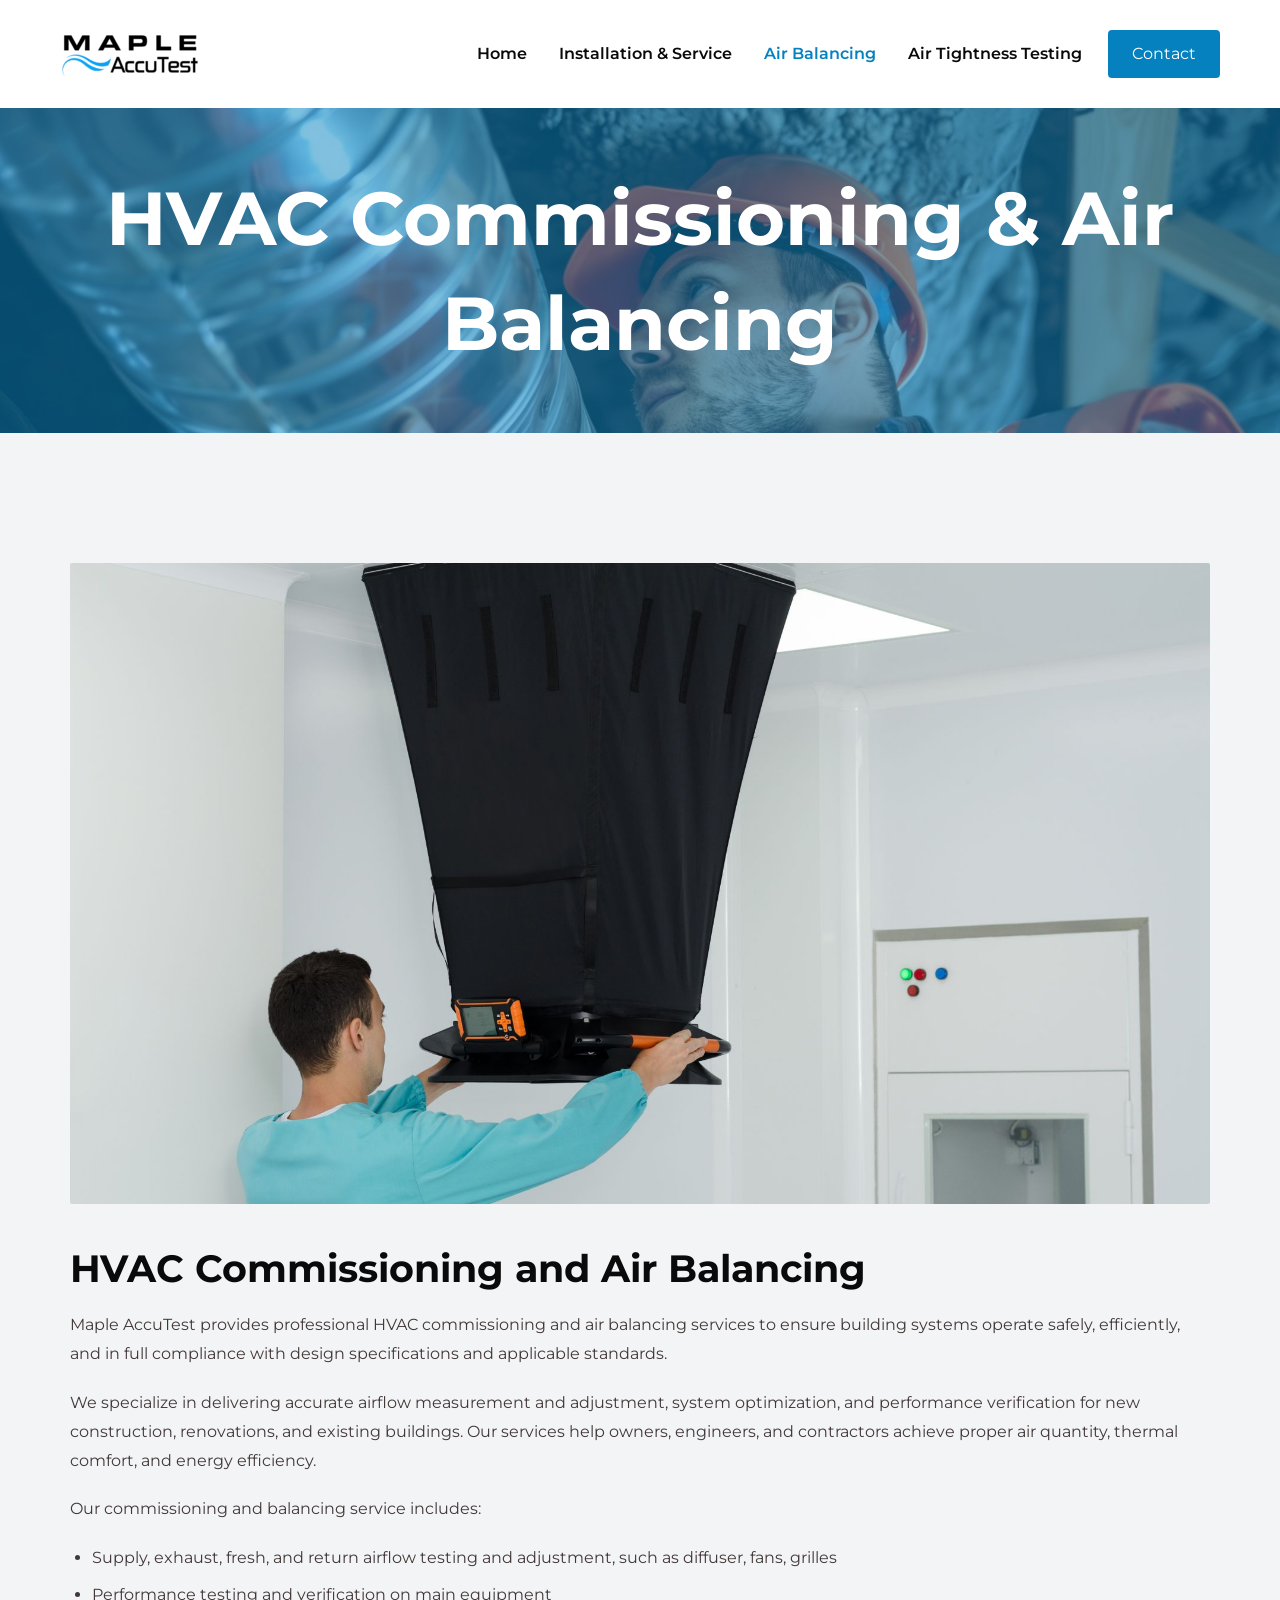
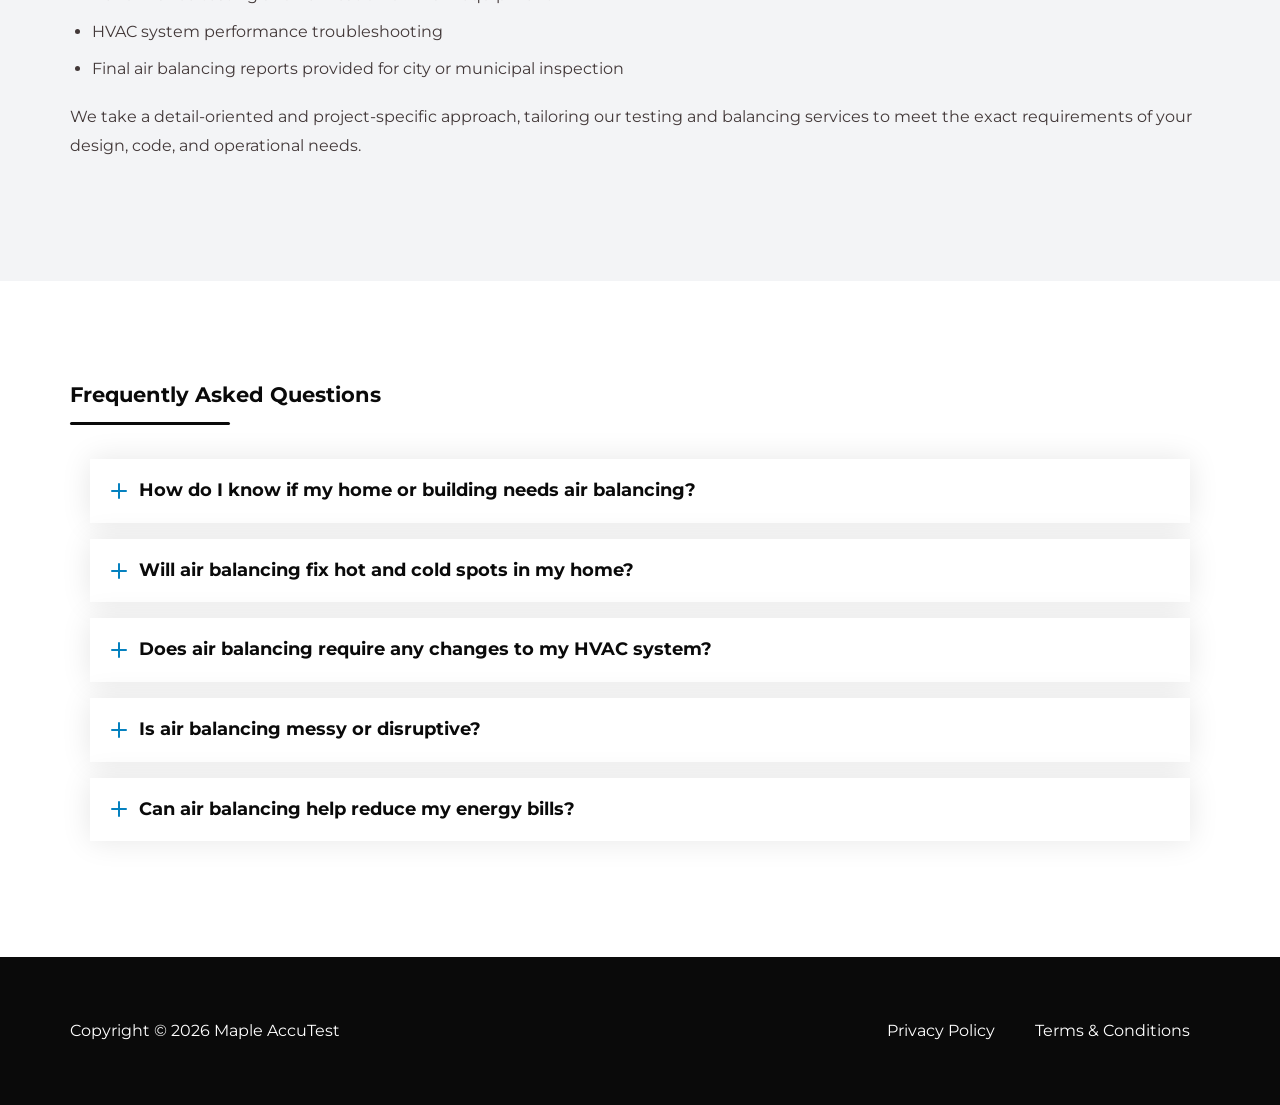
==== air-balancing.html @ 2e1c463e "mapleaccutest init" ====
<!DOCTYPE html>
<html lang="en">
<head>
<meta charset="utf-8">
<meta name="viewport" content="width=device-width, initial-scale=1">
<title>Air Balancing – Maple AccuTest</title>
<meta name="description" content="Professional HVAC air balancing services: airflow measurement and adjustment, system optimization and performance verification for new and existing buildings.">
<link rel="icon" type="image/png" sizes="32x32" href="images/favicon-32.png">
<link rel="icon" type="image/png" sizes="192x192" href="images/favicon-192.png">
<link rel="apple-touch-icon" href="images/apple-touch-icon.png">
<link rel="stylesheet" href="css/style.css">
</head>
<body>
<a class="skip-link" href="#content">Skip to content</a>

<header class="site-header">
  <div class="container site-header__inner">
    <a class="brand" href="index.html"><img src="images/logo.png" alt="Maple AccuTest"></a>
    <button class="nav-toggle" type="button" aria-label="Open menu" aria-expanded="false">
      <span></span><span></span><span></span>
    </button>
    <nav class="main-nav" aria-label="Main navigation">
      <a href="index.html">Home</a>
      <a href="installation-service.html">Installation & Service</a>
      <a href="air-balancing.html" class="is-active">Air Balancing</a>
      <a href="air-tightness-testing.html">Air Tightness Testing</a>
      <a class="nav-contact" href="contact-us.html">Contact</a>
    </nav>
  </div>
</header>

<main id="content">

  <section class="page-banner">
    <div class="container page-banner__inner">
      <h1>HVAC Commissioning & Air Balancing</h1>
    </div>
  </section>

  <section class="section">
    <div class="container">
      <div class="prose">
        <figure class="figure">
          <img src="images/air-balancing.jpg" alt="Technician performing HVAC air balancing measurements">
        </figure>

        <h2>HVAC Commissioning and Air Balancing</h2>
        <p>Maple AccuTest provides professional HVAC commissioning and air balancing services to ensure building systems operate safely, efficiently, and in full compliance with design specifications and applicable standards.</p>
        <p>We specialize in delivering accurate airflow measurement and adjustment, system optimization, and performance verification for new construction, renovations, and existing buildings. Our services help owners, engineers, and contractors achieve proper air quantity, thermal comfort, and energy efficiency.</p>
        <p>Our commissioning and balancing service includes:</p>
        <ul>
          <li>Supply, exhaust, fresh, and return airflow testing and adjustment, such as diffuser, fans, grilles</li>
          <li>Performance testing and verification on main equipment</li>
          <li>HVAC system performance troubleshooting</li>
          <li>Final air balancing reports provided for city or municipal inspection</li>
        </ul>
        <p>We take a detail-oriented and project-specific approach, tailoring our testing and balancing services to meet the exact requirements of your design, code, and operational needs.</p>
      </div>
    </div>
  </section>

  <section class="section section--light">
    <div class="container">
      <div class="section-head faq-head">
        <h2>Frequently Asked Questions</h2>
        <hr class="rule">
      </div>

      <div class="faq">
        <div class="faq-item">
          <button class="faq-item__q" type="button" aria-expanded="false">
            <span class="faq-item__icon" aria-hidden="true"></span>
            How do I know if my home or building needs air balancing?
          </button>
          <div class="faq-item__a" hidden>
            <p>You may need air balancing if you notice uneven temperatures, weak airflow in certain rooms, noisy vents, or higher&#8209;than&#8209;expected energy bills. In commercial or multi&#8209;unit buildings, inconsistent comfort levels or frequent HVAC complaints are strong indicators. Contractors often request balancing after new installations or renovations to verify proper performance.</p>
          </div>
        </div>

        <div class="faq-item">
          <button class="faq-item__q" type="button" aria-expanded="false">
            <span class="faq-item__icon" aria-hidden="true"></span>
            Will air balancing fix hot and cold spots in my home?
          </button>
          <div class="faq-item__a" hidden>
            <p>In most cases, yes. Air balancing identifies whether airflow is being delivered correctly to each room. If the issue is caused by airflow imbalance, duct restrictions, or incorrect system settings, balancing can significantly improve comfort. If the problem is caused by insulation or building envelope issues, we&rsquo;ll point that out in the report.</p>
          </div>
        </div>

        <div class="faq-item">
          <button class="faq-item__q" type="button" aria-expanded="false">
            <span class="faq-item__icon" aria-hidden="true"></span>
            Does air balancing require any changes to my HVAC system?
          </button>
          <div class="faq-item__a" hidden>
            <p>Not always. Many systems only need minor adjustments such as damper tuning, register adjustments, or correcting airflow distribution. If we find issues like duct blockages, undersized returns, or equipment limitations, we&rsquo;ll include clear recommendations in the report so you can decide on next steps.</p>
          </div>
        </div>

        <div class="faq-item">
          <button class="faq-item__q" type="button" aria-expanded="false">
            <span class="faq-item__icon" aria-hidden="true"></span>
            Is air balancing messy or disruptive?
          </button>
          <div class="faq-item__a" hidden>
            <p>Not at all. The process is clean, quiet, and non&#8209;invasive. We simply take measurements at each vent and inspect the system. There&rsquo;s no cutting, drilling, or construction involved. Most homeowners continue their day as usual while we work.</p>
          </div>
        </div>

        <div class="faq-item">
          <button class="faq-item__q" type="button" aria-expanded="false">
            <span class="faq-item__icon" aria-hidden="true"></span>
            Can air balancing help reduce my energy bills?
          </button>
          <div class="faq-item__a" hidden>
            <p>Yes. When airflow is properly balanced, your HVAC system doesn&rsquo;t have to work as hard to heat or cool the space. This can reduce energy consumption, extend equipment lifespan, and improve overall system efficiency &mdash; especially in older homes or buildings with uneven airflow.</p>
          </div>
        </div>
      </div>
    </div>
  </section>

</main>

<footer class="site-footer">
  <div class="container site-footer__inner">
    <div class="copyright">Copyright &copy; 2026 Maple AccuTest</div>
    <ul class="footer-links">
      <li><a href="privacy-policy.html">Privacy Policy</a></li>
      <li><a href="terms-conditions.html">Terms &amp; Conditions</a></li>
    </ul>
  </div>
</footer>

<script src="js/main.js"></script>
</body>
</html>
---- css/style.css ----
/* =========================================================
   Maple AccuTest — static website stylesheet
   Hand-written CSS. Fully self-contained static styling.
   Fonts, colours, sizes and layout values are taken from the
   original site's computed styles.
   ========================================================= */

/* ---------- Font (local, Montserrat) ---------- */
@font-face{font-family:'Montserrat';font-style:normal;font-weight:300;font-display:swap;
  src:url(../fonts/Montserrat-300-latin.woff2) format('woff2');
  unicode-range:U+0000-00FF,U+0131,U+0152-0153,U+02BB-02BC,U+02C6,U+02DA,U+02DC,U+0304,U+0308,U+0329,U+2000-206F,U+20AC,U+2122,U+2191,U+2193,U+2212,U+2215,U+FEFF,U+FFFD;}
@font-face{font-family:'Montserrat';font-style:normal;font-weight:400;font-display:swap;
  src:url(../fonts/Montserrat-400-latin.woff2) format('woff2');
  unicode-range:U+0000-00FF,U+0131,U+0152-0153,U+02BB-02BC,U+02C6,U+02DA,U+02DC,U+0304,U+0308,U+0329,U+2000-206F,U+20AC,U+2122,U+2191,U+2193,U+2212,U+2215,U+FEFF,U+FFFD;}
@font-face{font-family:'Montserrat';font-style:normal;font-weight:500;font-display:swap;
  src:url(../fonts/Montserrat-500-latin.woff2) format('woff2');
  unicode-range:U+0000-00FF,U+0131,U+0152-0153,U+02BB-02BC,U+02C6,U+02DA,U+02DC,U+0304,U+0308,U+0329,U+2000-206F,U+20AC,U+2122,U+2191,U+2193,U+2212,U+2215,U+FEFF,U+FFFD;}
@font-face{font-family:'Montserrat';font-style:normal;font-weight:600;font-display:swap;
  src:url(../fonts/Montserrat-600-latin.woff2) format('woff2');
  unicode-range:U+0000-00FF,U+0131,U+0152-0153,U+02BB-02BC,U+02C6,U+02DA,U+02DC,U+0304,U+0308,U+0329,U+2000-206F,U+20AC,U+2122,U+2191,U+2193,U+2212,U+2215,U+FEFF,U+FFFD;}
@font-face{font-family:'Montserrat';font-style:normal;font-weight:700;font-display:swap;
  src:url(../fonts/Montserrat-700-latin.woff2) format('woff2');
  unicode-range:U+0000-00FF,U+0131,U+0152-0153,U+02BB-02BC,U+02C6,U+02DA,U+02DC,U+0304,U+0308,U+0329,U+2000-206F,U+20AC,U+2122,U+2191,U+2193,U+2212,U+2215,U+FEFF,U+FFFD;}
@font-face{font-family:'Montserrat';font-style:normal;font-weight:800;font-display:swap;
  src:url(../fonts/Montserrat-800-latin.woff2) format('woff2');
  unicode-range:U+0000-00FF,U+0131,U+0152-0153,U+02BB-02BC,U+02C6,U+02DA,U+02DC,U+0304,U+0308,U+0329,U+2000-206F,U+20AC,U+2122,U+2191,U+2193,U+2212,U+2215,U+FEFF,U+FFFD;}
@font-face{font-family:'Montserrat';font-style:normal;font-weight:900;font-display:swap;
  src:url(../fonts/Montserrat-900-latin.woff2) format('woff2');
  unicode-range:U+0000-00FF,U+0131,U+0152-0153,U+02BB-02BC,U+02C6,U+02DA,U+02DC,U+0304,U+0308,U+0329,U+2000-206F,U+20AC,U+2122,U+2191,U+2193,U+2212,U+2215,U+FEFF,U+FFFD;}

/* ---------- Design tokens (measured from the original) ---------- */
:root{
  --link:#0581BF;          /* nav active + links        */
  --ink:#0A0A0A;           /* headings + nav inactive   */
  --body:#423838;          /* body copy                 */
  --navy:#002747;          /* primary button background */
  --light:#F3F4F6;         /* page background           */
  --white:#fff;
  --primary-blue: #0581bf;
  --accent-blue: #0aa3f2;  
  --shadow:0 0 30px rgba(0,0,0,.1);
  --container:1180px;
  --radius:2px;
}

/* ---------- Reset ---------- */
*,*::before,*::after{box-sizing:border-box}
html{-webkit-text-size-adjust:100%}
body{
  margin:0;
  font-family:'Montserrat',-apple-system,"Segoe UI",Arial,sans-serif;
  font-size:16px;
  line-height:1.8;
  color:var(--body);
  background:var(--light);
  overflow-x:hidden;
}
img{max-width:100%;height:auto;border:0}
a{color:var(--link);text-decoration:none;transition:color .25s ease}
a:hover{color:var(--navy)}
ul{margin:0 0 20px;padding-left:22px}
li{margin:0 0 8px}
p{margin:0 0 20px}
h1,h2,h3,h4,h5,h6{
  font-family:'Montserrat',-apple-system,"Segoe UI",Arial,sans-serif;
  color:var(--ink);
  margin:0 0 18px;
  line-height:1.3;
  font-weight:700;
}
h1{font-size:38px;line-height:1.3}
h2{font-size:38px;line-height:1.3}
h3{font-size:26px}
h4{font-size:19px}
h5{font-size:18px}

.container{width:100%;max-width:var(--container);margin:0 auto;padding:0 20px}
.section{padding:100px 0}
.section--flush{padding-top:50px}
.section--light{background:#fff}

.skip-link{
  position:absolute;left:-9999px;top:0;background:var(--navy);color:#fff;
  padding:10px 18px;z-index:2000
}
.skip-link:focus{left:0}

/* ---------- Buttons ---------- */
.btn{
  display:inline-flex;align-items:center;gap:8px;
  padding:15px 40px;border-radius:var(--radius);border:0;
  font-family:'Montserrat',Arial,sans-serif;font-size:16px;font-weight:600;
  line-height:1;letter-spacing:0;cursor:pointer;
  transition:background-color .3s ease,color .3s ease;
}
.btn--navy{background:var(--navy);color:#fff}
.btn--navy:hover{background:#02406e;color:#fff}
.btn__arrow{font-size:13px;line-height:1}

/* ---------- Header ---------- */
.site-header{
  position:sticky;top:0;z-index:1000;
  background:#fff;
}
.site-header__inner{
  display:flex;align-items:center;justify-content:space-between;
  gap:24px;min-height:108px;max-width:1200px;margin:0 auto;padding:0 20px;
}
.brand{display:flex;align-items:center}
.brand img{width:139px;height:43px}
.main-nav{display:flex;align-items:center;flex-wrap:wrap}
.main-nav a{
  color:var(--ink);font-size:16px;font-weight:600;
  padding:0 16px;
}
.main-nav a:hover{color:var(--link)}
.main-nav a.is-active{color:var(--link)}
.main-nav .nav-contact{color:var(--link);font-size:16px;font-weight:400;padding:0 16px}
.main-nav .nav-contact:hover{color:var(--navy)}

.nav-toggle{
  display:none;background:none;border:0;cursor:pointer;padding:10px;
}
.nav-toggle span{
  display:block;width:26px;height:3px;background:var(--link);
  margin:5px 0;border-radius:2px;transition:.3s
}
.nav-contact {
  background: var(--primary-blue);
  color: var(--white) !important;
  border-radius: 4px;
  padding: 10px 24px !important;
  margin-left: 10px;
}

.nav-contact:hover {
  background: var(--accent-blue);
  color: var(--white) !important;
}
/* =========================================================
   HOME HERO — the original shows TWO images side by side
   left  half : hero-overlay.jpg  (cover, 50% 0%)
   right half : home-banner.jpg   (tiled at natural size)
   The text block lives in the right half.
   ========================================================= */
.hero{
  position:relative;
  background:url(../images/home-banner.jpg) 0 0/auto auto repeat;
  min-height:760px;
  overflow:hidden;
}
.hero__panel{
  position:absolute;left:0;top:0;width:49.8%;height:100%;
  background:url(../images/hero-overlay.jpg) 50% 0%/cover no-repeat;
}
.hero__panel::before{
  content:"";position:absolute;inset:0;
  background-image:linear-gradient(180deg,rgba(114,114,114,.16) 0%,rgba(47,95,140,.36) 100%);
}
.hero__banner{display:none}
.hero__body{
  position:relative;z-index:2;
  margin-left:50%;
  min-height:760px;
  padding:180px 50px;
}
.hero h1{
  color:#fff;font-size:51px;line-height:1.4;font-weight:700;
  margin:0 0 16px;mix-blend-mode:luminosity;
}
.hero__card h3{color:#fff;font-size:26px;line-height:1.3;font-weight:700;margin:0 0 8px}
.hero__card p{color:#fff;font-size:16px;line-height:1.8;margin:0 0 28px}

/* ---------- Page banner (inner pages) ---------- */
.page-banner{
  position:relative;
  background:url(../images/page-banner.jpg) top center/cover no-repeat;
  min-height:325px;
  display:flex;align-items:center;
}
.page-banner::before{
  content:"";position:absolute;inset:0;
  background:rgba(5,129,191,.5);
}
.page-banner--plain::before{display:none}
.page-banner__inner{position:relative;z-index:2;text-align:center;width:100%;padding-left:30px;padding-right:30px}
.page-banner h1{color:#fff;font-size:75px;line-height:1.4;font-weight:700;margin:0}

/* phone call-out below the banner (Contact page only) */
.cta-line{
  text-align:center;
  padding:40px 20px 30px;
  font-size:25px;font-weight:400;line-height:1.16;
}
.cta-line a{color:var(--link)}
.cta-line a:hover{color:var(--navy)}

/* ---------- Section heading + rule ---------- */
.section-head{max-width:100%}
.section-head h2{margin-bottom:14px;font-size:38px;line-height:1.3}
.section-head--center{text-align:center}
.section-head--center .rule{margin-left:auto;margin-right:auto}
.rule{
  width:14%;min-width:60px;height:3px;background:var(--ink);
  border:0;margin:14px 0 34px;border-radius:2px
}

/* ---------- Content ---------- */
.prose h2{margin-top:8px}
.prose h4{margin-top:34px;margin-bottom:10px}
.figure{margin:30px 0}
.figure img{width:100%;border-radius:2px}
.figure figcaption{font-size:13px;margin-top:10px;text-align:center}

/* ---------- Service cards ---------- */
.cards{display:grid;grid-template-columns:repeat(3,1fr);gap:34px;margin-top:12px}
.card{
  background:transparent;border-radius:2px;
  padding:20px 15px;text-align:center;
}
.card__img{width:97px;height:97px;margin:0 auto 15px}
.card__img img{width:100%;height:100%;object-fit:contain;transition:transform .3s ease}
.card:hover .card__img img{transform:scale(1.06)}
.card h3{font-size:20px;margin-bottom:12px;font-weight:700}
.card h3 a{color:var(--ink)}
.card h3 a:hover{color:var(--link)}
.card p{font-size:12px;line-height:1.4;letter-spacing:.4px;margin:0}

/* ---------- Info cards (contact) ---------- */
.info-grid{display:grid;grid-template-columns:repeat(3,1fr);gap:34px;margin-top:16px}
.info-card{text-align:center;padding:20px 15px}
.info-card__img{width:97px;height:97px;margin:0 auto 15px}
.info-card__img img{width:100%;height:100%;object-fit:contain}
.info-card h3{font-size:26px;line-height:1.3;margin-bottom:15px}
.info-card p{font-size:16px;line-height:1.8;margin:0}

/* ---------- FAQ accordion ---------- */
.faq-head h2{font-size:21px;line-height:1.3;font-weight:700}
.faq{max-width:1100px;margin:0 auto}
.faq-item{
  background:#fff;box-shadow:var(--shadow);border-radius:0;
  margin-bottom:16px;overflow:hidden
}
.faq-item__q{
  width:100%;display:flex;align-items:center;gap:12px;
  background:none;border:0;cursor:pointer;text-align:left;
  padding:21px;font-family:'Montserrat',Arial,sans-serif;
  font-size:18px;font-weight:700;color:var(--ink);line-height:1.2
}
.faq-item__q:hover{color:var(--link)}
.faq-item__icon{
  flex:0 0 auto;width:16px;height:16px;position:relative
}
.faq-item__icon::before,.faq-item__icon::after{
  content:"";position:absolute;background:var(--link);border-radius:1px;
  top:50%;left:50%;transform:translate(-50%,-50%)
}
.faq-item__icon::before{width:16px;height:2px}
.faq-item__icon::after{width:2px;height:16px;transition:transform .3s ease}
.faq-item.is-open .faq-item__icon::after{transform:translate(-50%,-50%) rotate(90deg)}
.faq-item__a{padding:0 21px 21px 21px;font-size:16px;line-height:1.8}
.faq-item__a[hidden]{display:none}
.faq-item__a p:last-child{margin-bottom:0}

/* ---------- Contact details ---------- */
.contact-lead{font-size:16px}
.contact-lead a{font-weight:500}
.map-grid{display:grid;grid-template-columns:1fr 1fr;gap:28px;margin-top:26px}
.map-card{
  position:relative;overflow:hidden;
  background:linear-gradient(135deg,#2F5F8C,var(--navy));
  box-shadow:var(--shadow);min-height:280px
}
.map-card iframe{width:100%;height:280px;border:0;display:block}
.map-card__label{
  position:absolute;left:0;right:0;bottom:0;
  background:rgba(17,26,40,.82);color:#fff;
  padding:12px 18px;font-size:14px;font-weight:500
}

/* ---------- Legal pages ---------- */
.legal h2{font-size:38px;line-height:1.3;margin:25px 0 18px}
.legal h3{font-size:26px;line-height:1.3;margin:25px 0 12px}
.legal h2:first-child{margin-top:0}
.legal ul{list-style:disc}

/* ---------- Footer ---------- */
.site-footer{background:var(--ink);color:#fff;padding:40px 0;min-height:148px;
  display:flex;align-items:center}
.site-footer__inner{
  display:flex;align-items:center;justify-content:space-between;
  gap:20px;flex-wrap:wrap;font-size:16px;line-height:1.8;width:100%
}
.site-footer a{color:#fff}
.site-footer a:hover{color:#9fd4ef}
.footer-links{display:flex;gap:0;list-style:none;margin:0;padding:0}
.footer-links li{margin:0}
.footer-links a{padding:0 20px}

/* ---------- Responsive ---------- */
@media (max-width:1100px){
  .hero h1{font-size:42px}
  .page-banner h1{font-size:56px}
}
@media (max-width:992px){
  /* both images stay side by side, banner switches to "contain" */
  .hero{background-size:contain;background-repeat:no-repeat;min-height:440px}
  .hero__body{min-height:440px;padding:70px 40px}
  .hero h1{font-size:44px;line-height:1.3}
  .hero__card h3{font-size:22px}
  .page-banner h1{font-size:48px}
  .page-banner{min-height:280px}
  .section-head h2{font-size:32px}
  .cards,.info-grid{grid-template-columns:1fr 1fr}
}
@media (max-width:768px){
  body{font-size:14.592px;line-height:1.8}
  .nav-toggle{display:block}
  .main-nav{
    display:none;position:absolute;top:100%;left:0;right:0;
    background:#fff;flex-direction:column;align-items:stretch;
    padding:8px 0 16px;box-shadow:0 12px 24px rgba(0,0,0,.12)
  }
  .main-nav.is-open{display:flex}
  .main-nav a,.main-nav .nav-contact{line-height:1.4;padding:12px 20px;font-size:14.592px}
  .btn{font-size:14px}
  .section{padding:52px 0}
  .site-footer__inner{font-size:14.592px}
  .map-grid{grid-template-columns:1fr}
}
@media (max-width:600px){
  /* stack: text block, then the banner photo, then the second photo */
  .hero{
    display:flex;flex-direction:column;
    background:none;min-height:0
  }
  .hero__body{
    order:1;margin-left:0;min-height:0;
    padding:35px 30px 40px
  }
  .hero__banner{
    order:2;display:block;height:280px;
    background:url(../images/home-banner.jpg) 50% 50%/cover no-repeat;
  }
  .hero__panel{
    order:3;position:static;width:100%;height:300px
  }
  .hero h1{font-size:38px;line-height:1.3}
  .hero__card h3{font-size:22px}
  .page-banner h1{font-size:30px;line-height:1.4}
  .page-banner{min-height:262px;padding:40px 0}
  .section-head h2{font-size:25px;line-height:1.3}
  .section-head--mobile-center{text-align:center}
  .cards,.info-grid{grid-template-columns:1fr}
  .faq-item__q{font-size:17px;padding:18px}
  .faq-item__a{padding:0 18px 18px}
  .site-footer{min-height:0}
  .site-footer__inner{flex-direction:column;text-align:center}
  .footer-links a{padding:0 12px}
}
@media (max-width:420px){
  .hero h1{font-size:34px}
  .page-banner h1{font-size:27px}
}
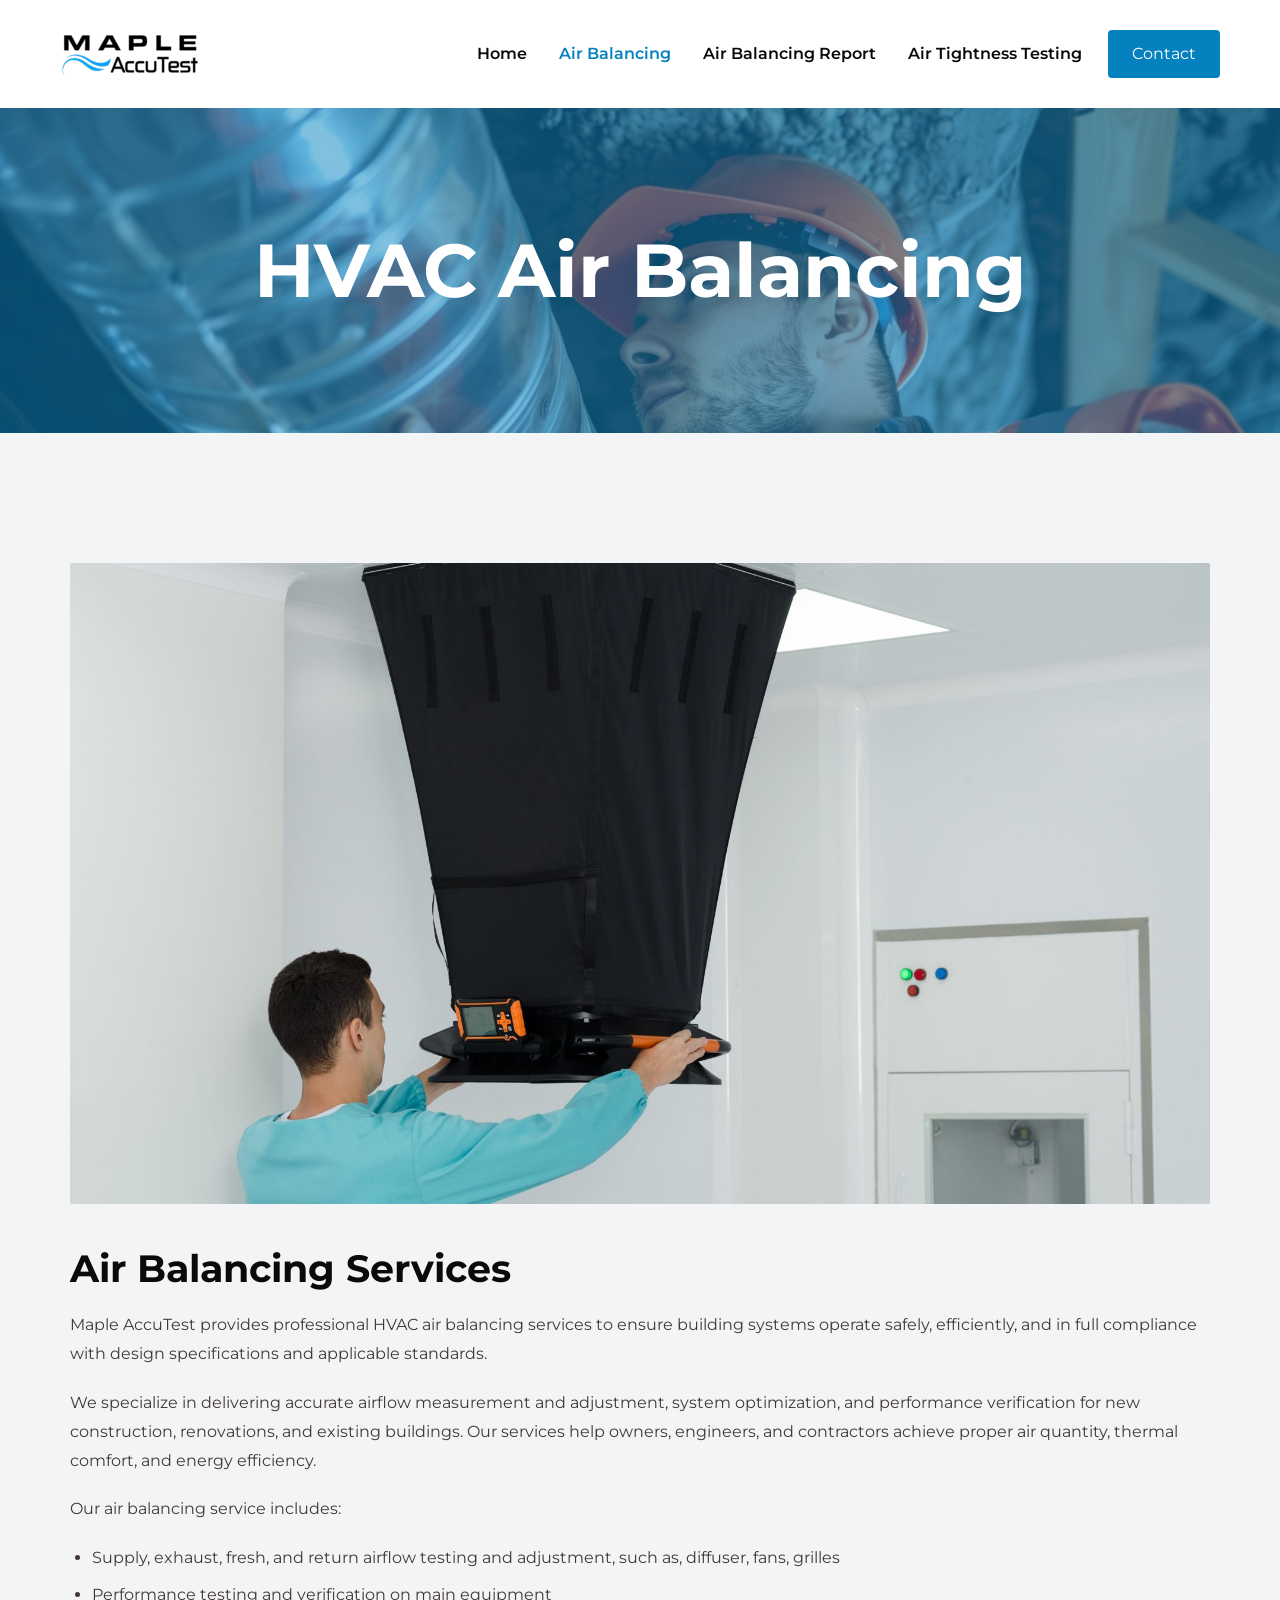
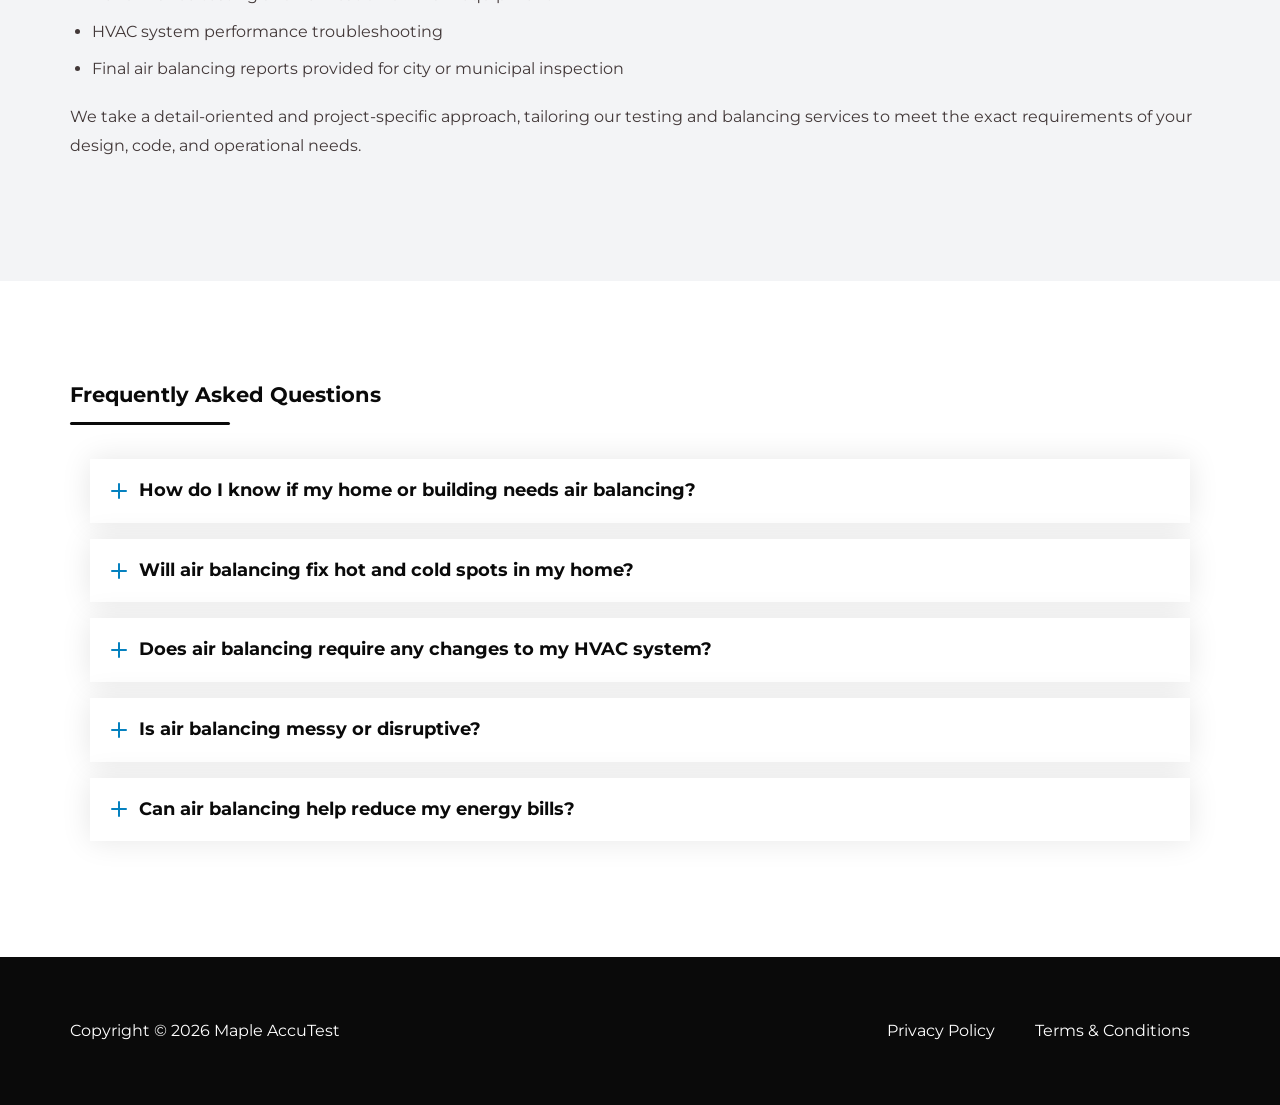
==== commit 307fba1d: "mapleaccutest release site" ====
--- a/air-balancing.html
+++ b/air-balancing.html
@@ -21,8 +21,8 @@
     </button>
     <nav class="main-nav" aria-label="Main navigation">
       <a href="index.html">Home</a>
-      <a href="installation-service.html">Installation & Service</a>
       <a href="air-balancing.html" class="is-active">Air Balancing</a>
+      <a href="air-balancing-report.html">Air Balancing Report</a>
       <a href="air-tightness-testing.html">Air Tightness Testing</a>
       <a class="nav-contact" href="contact-us.html">Contact</a>
     </nav>
@@ -33,7 +33,7 @@
 
   <section class="page-banner">
     <div class="container page-banner__inner">
-      <h1>HVAC Commissioning & Air Balancing</h1>
+      <h1>HVAC Air Balancing</h1>
     </div>
   </section>
 
@@ -44,12 +44,12 @@
           <img src="images/air-balancing.jpg" alt="Technician performing HVAC air balancing measurements">
         </figure>
 
-        <h2>HVAC Commissioning and Air Balancing</h2>
-        <p>Maple AccuTest provides professional HVAC commissioning and air balancing services to ensure building systems operate safely, efficiently, and in full compliance with design specifications and applicable standards.</p>
+        <h2>Air Balancing Services</h2>
+        <p>Maple AccuTest provides professional HVAC air balancing services to ensure building systems operate safely, efficiently, and in full compliance with design specifications and applicable standards.</p>
         <p>We specialize in delivering accurate airflow measurement and adjustment, system optimization, and performance verification for new construction, renovations, and existing buildings. Our services help owners, engineers, and contractors achieve proper air quantity, thermal comfort, and energy efficiency.</p>
-        <p>Our commissioning and balancing service includes:</p>
+        <p>Our air balancing service includes:</p>
         <ul>
-          <li>Supply, exhaust, fresh, and return airflow testing and adjustment, such as diffuser, fans, grilles</li>
+          <li>Supply, exhaust, fresh, and return airflow testing and adjustment, such as, diffuser, fans, grilles</li>
           <li>Performance testing and verification on main equipment</li>
           <li>HVAC system performance troubleshooting</li>
           <li>Final air balancing reports provided for city or municipal inspection</li>
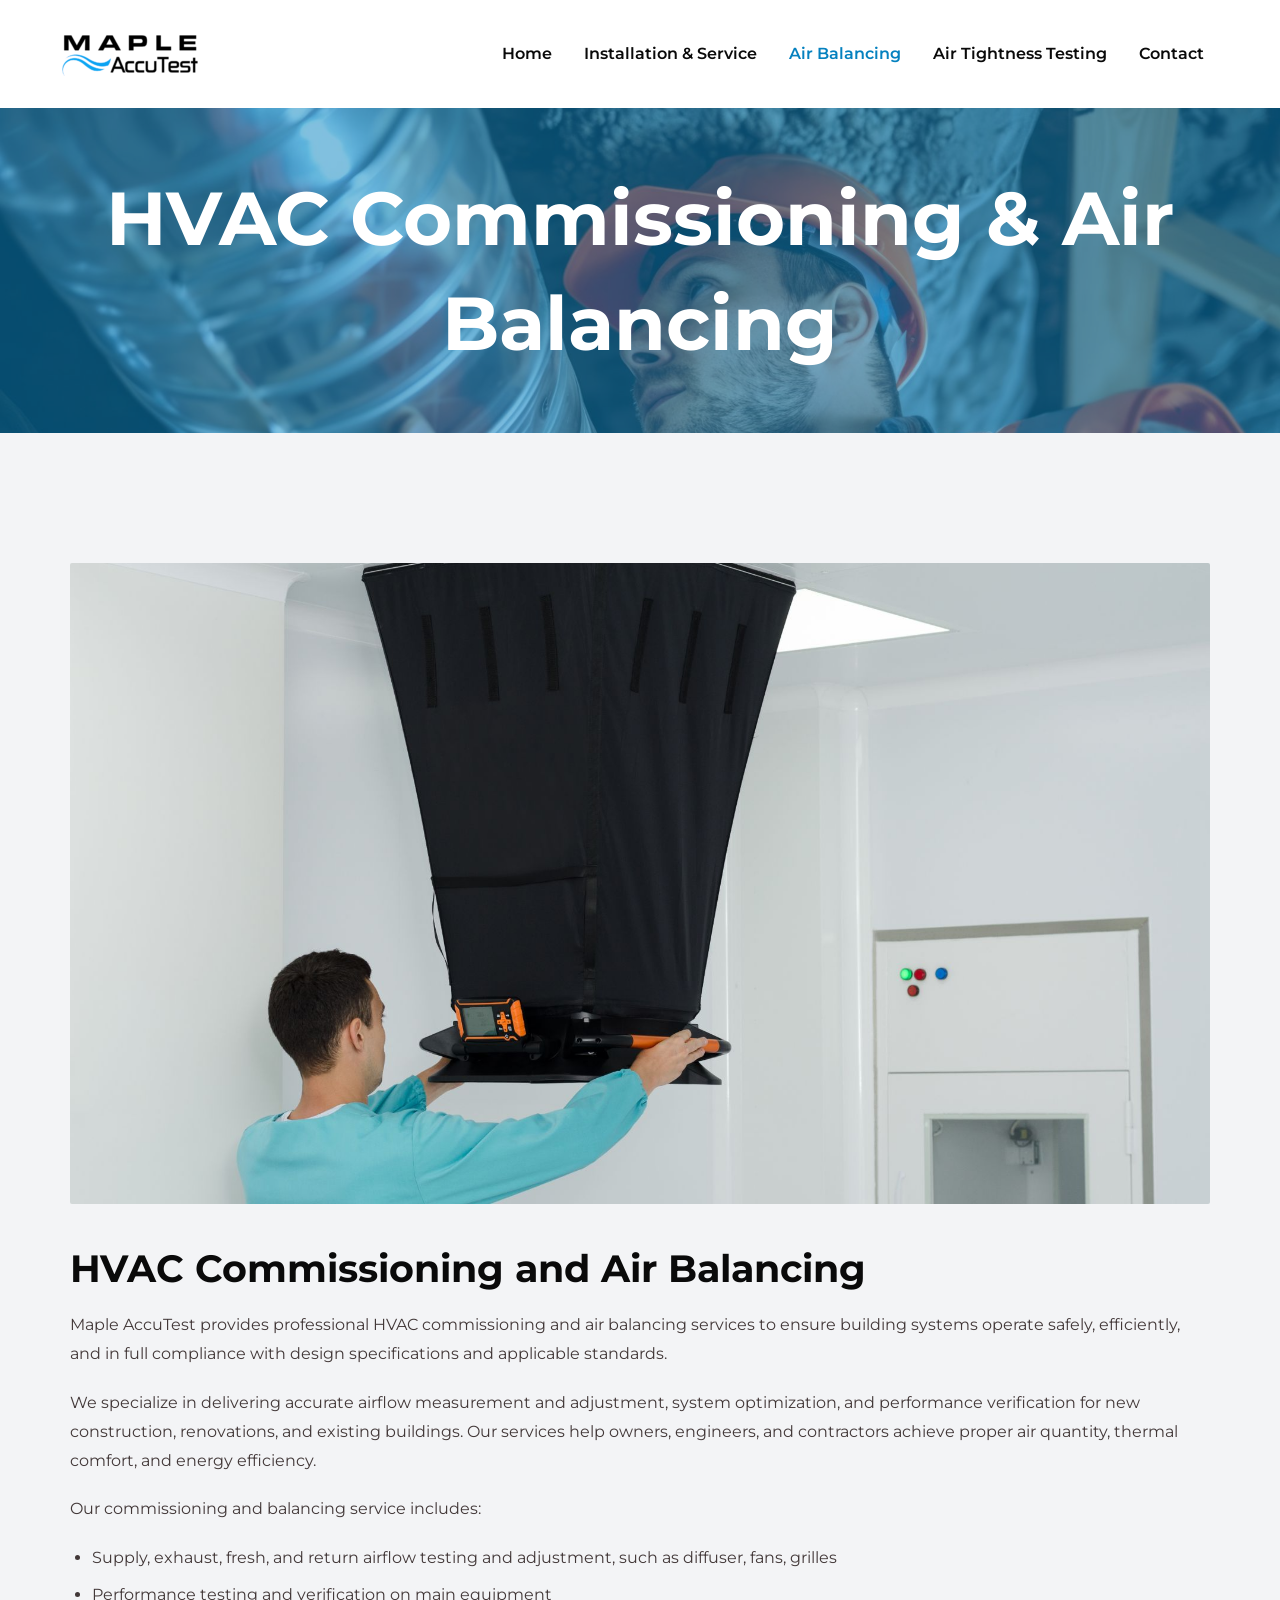
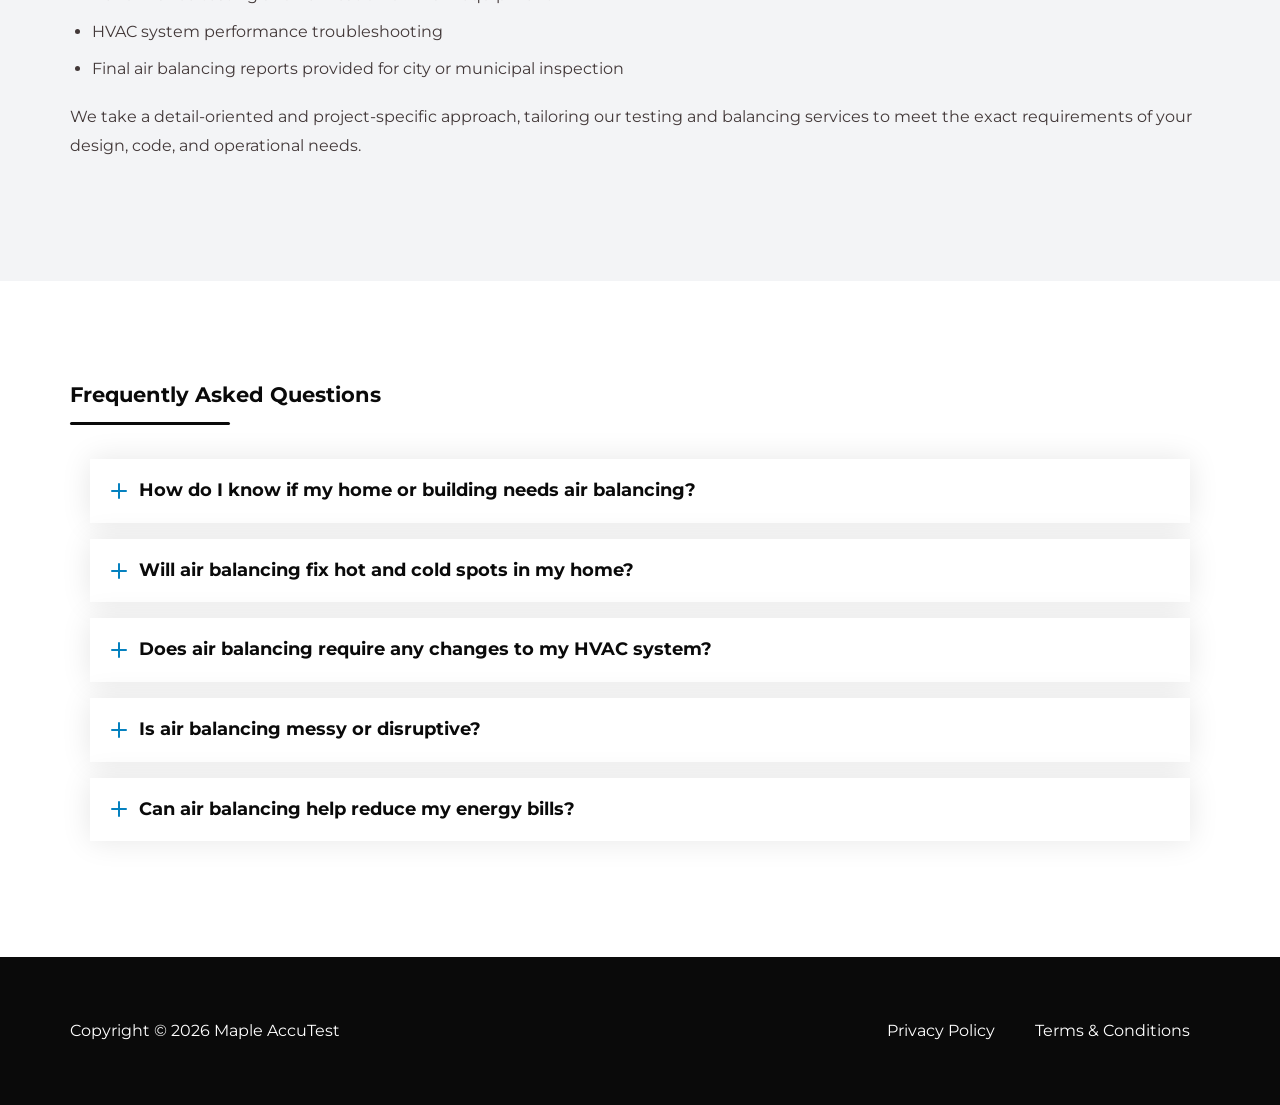
==== commit 097303f3: "temp site for Oct/Nov" ====
--- a/air-balancing.html
+++ b/air-balancing.html
@@ -21,10 +21,10 @@
     </button>
     <nav class="main-nav" aria-label="Main navigation">
       <a href="index.html">Home</a>
+      <a href="installation-service.html">Installation & Service</a>
       <a href="air-balancing.html" class="is-active">Air Balancing</a>
-      <a href="air-balancing-report.html">Air Balancing Report</a>
       <a href="air-tightness-testing.html">Air Tightness Testing</a>
-      <a class="nav-contact" href="contact-us.html">Contact</a>
+      <a href="contact-us.html">Contact</a>
     </nav>
   </div>
 </header>
@@ -33,7 +33,7 @@
 
   <section class="page-banner">
     <div class="container page-banner__inner">
-      <h1>HVAC Air Balancing</h1>
+      <h1>HVAC Commissioning & Air Balancing</h1>
     </div>
   </section>
 
@@ -44,12 +44,12 @@
           <img src="images/air-balancing.jpg" alt="Technician performing HVAC air balancing measurements">
         </figure>
 
-        <h2>Air Balancing Services</h2>
-        <p>Maple AccuTest provides professional HVAC air balancing services to ensure building systems operate safely, efficiently, and in full compliance with design specifications and applicable standards.</p>
+        <h2>HVAC Commissioning and Air Balancing</h2>
+        <p>Maple AccuTest provides professional HVAC commissioning and air balancing services to ensure building systems operate safely, efficiently, and in full compliance with design specifications and applicable standards.</p>
         <p>We specialize in delivering accurate airflow measurement and adjustment, system optimization, and performance verification for new construction, renovations, and existing buildings. Our services help owners, engineers, and contractors achieve proper air quantity, thermal comfort, and energy efficiency.</p>
-        <p>Our air balancing service includes:</p>
+        <p>Our commissioning and balancing service includes:</p>
         <ul>
-          <li>Supply, exhaust, fresh, and return airflow testing and adjustment, such as, diffuser, fans, grilles</li>
+          <li>Supply, exhaust, fresh, and return airflow testing and adjustment, such as diffuser, fans, grilles</li>
           <li>Performance testing and verification on main equipment</li>
           <li>HVAC system performance troubleshooting</li>
           <li>Final air balancing reports provided for city or municipal inspection</li>
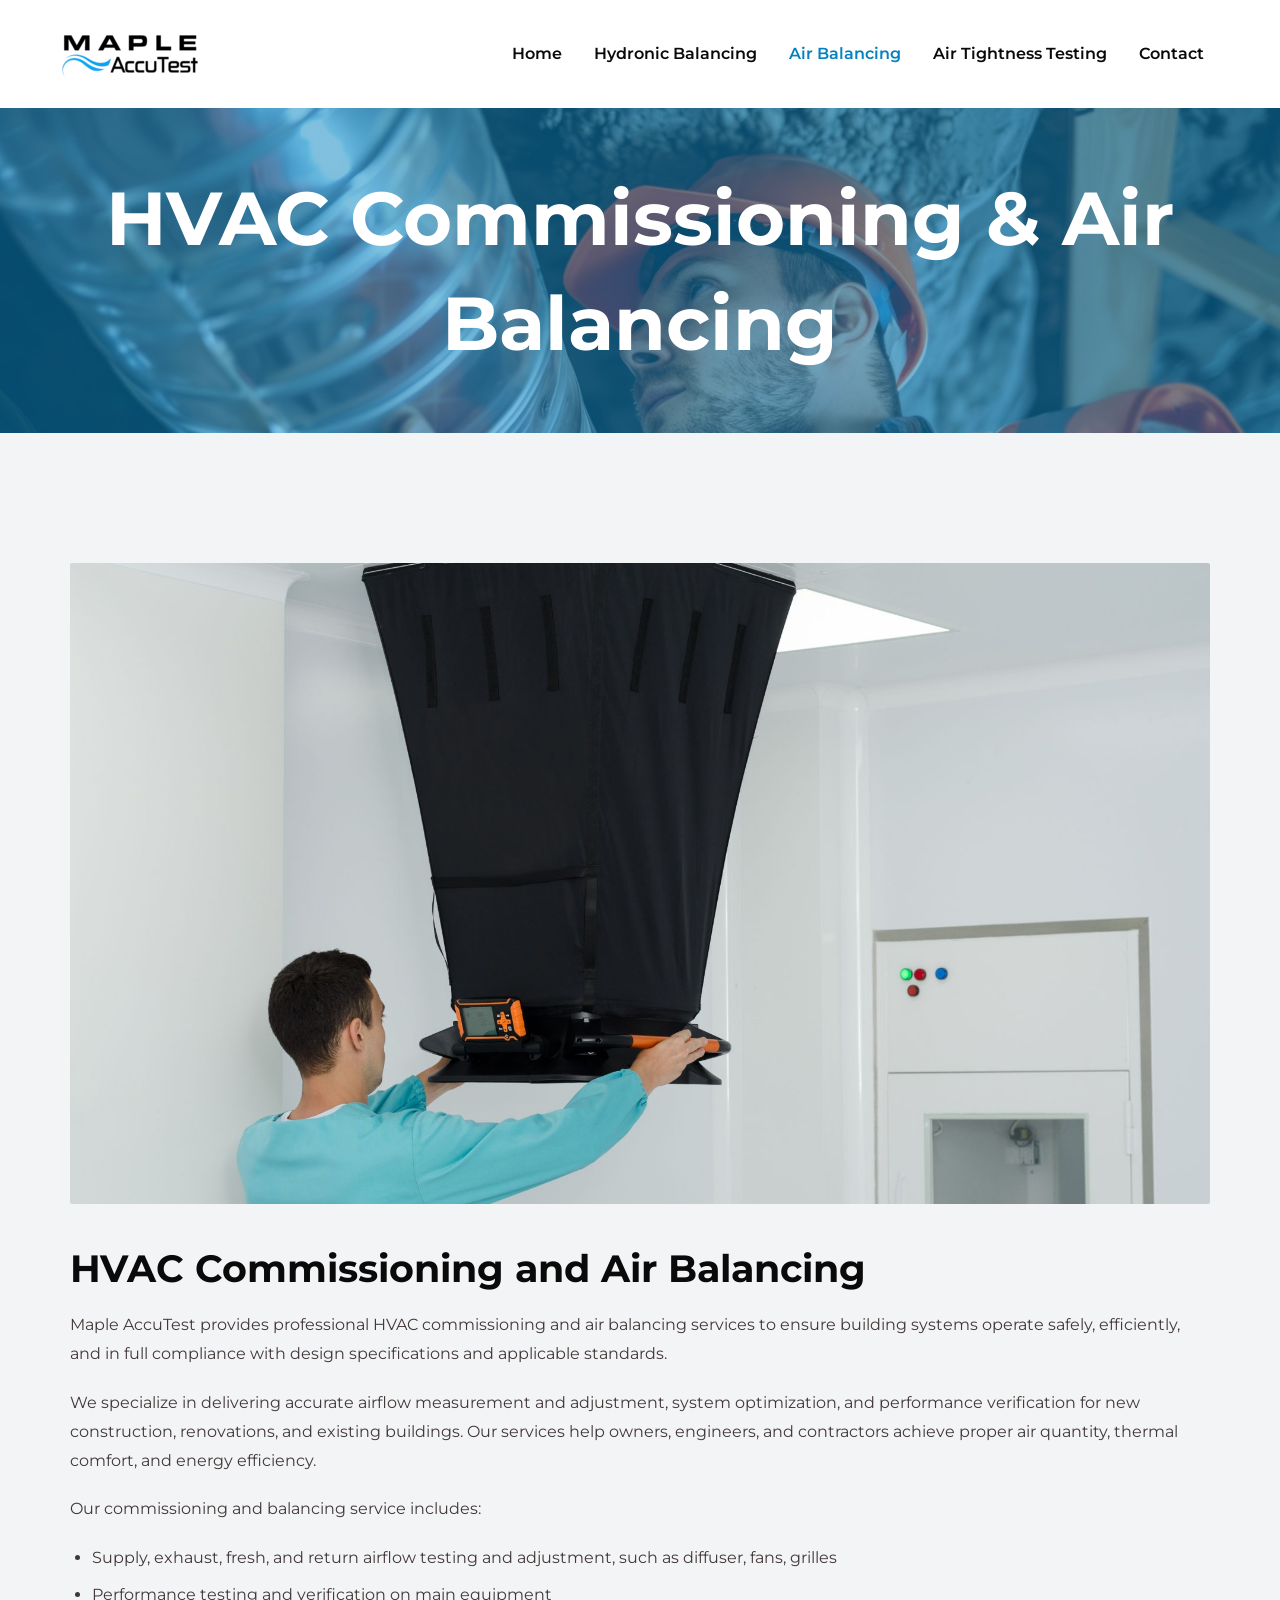
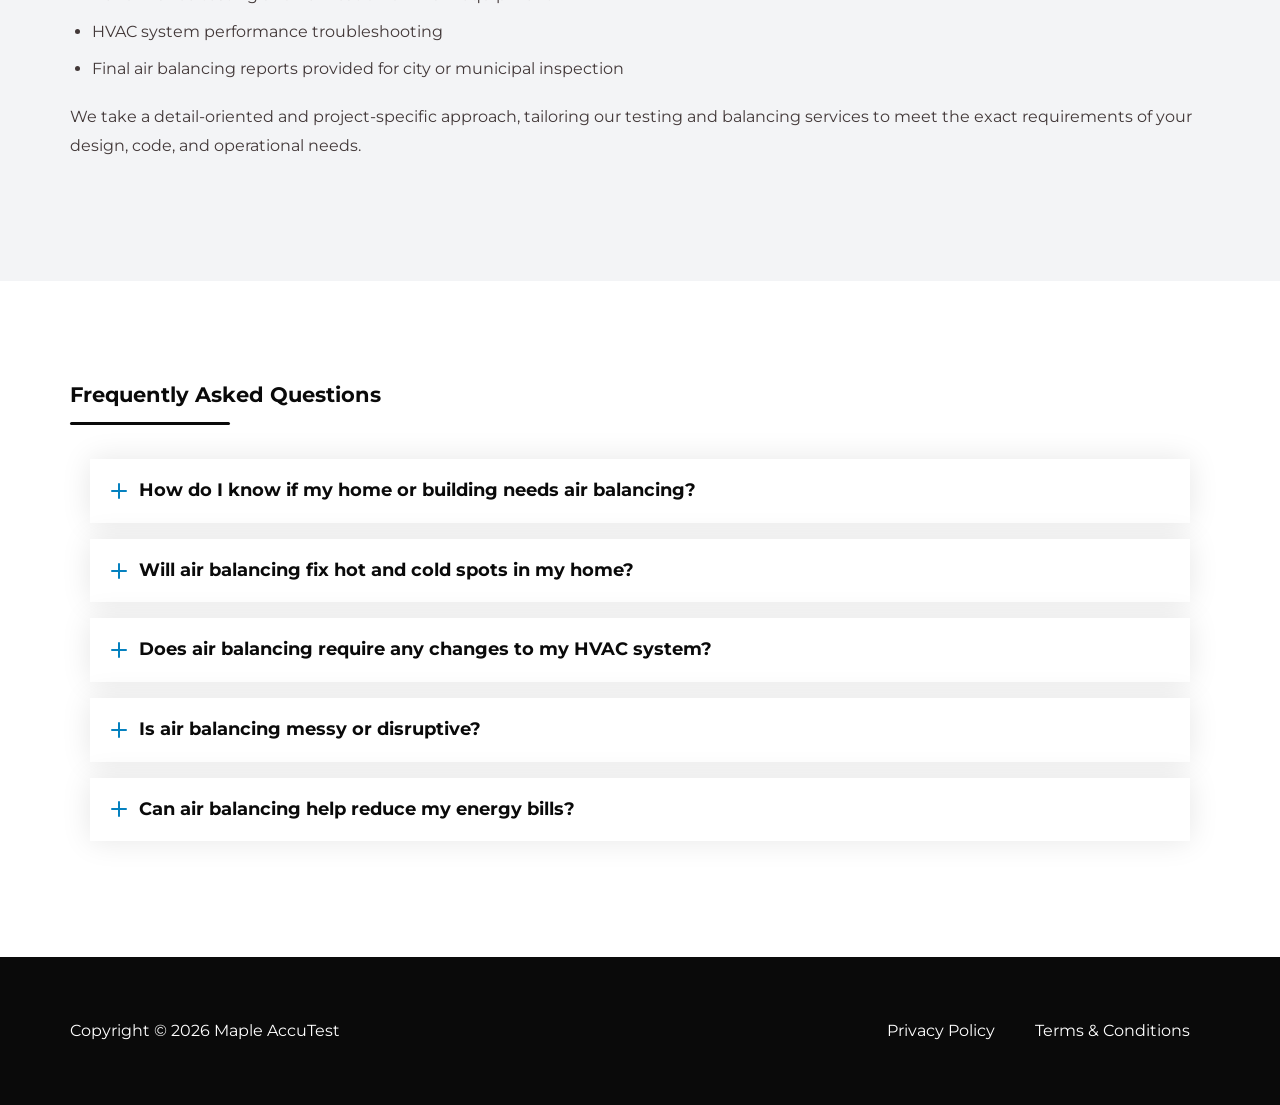
==== commit 37427ffe: "add new content "hydronic balancing", remove "installation service". remove USA from contact-us" ====
--- a/air-balancing.html
+++ b/air-balancing.html
@@ -21,7 +21,7 @@
     </button>
     <nav class="main-nav" aria-label="Main navigation">
       <a href="index.html">Home</a>
-      <a href="installation-service.html">Installation & Service</a>
+      <a href="hydronic-balancing.html">Hydronic Balancing</a>
       <a href="air-balancing.html" class="is-active">Air Balancing</a>
       <a href="air-tightness-testing.html">Air Tightness Testing</a>
       <a href="contact-us.html">Contact</a>
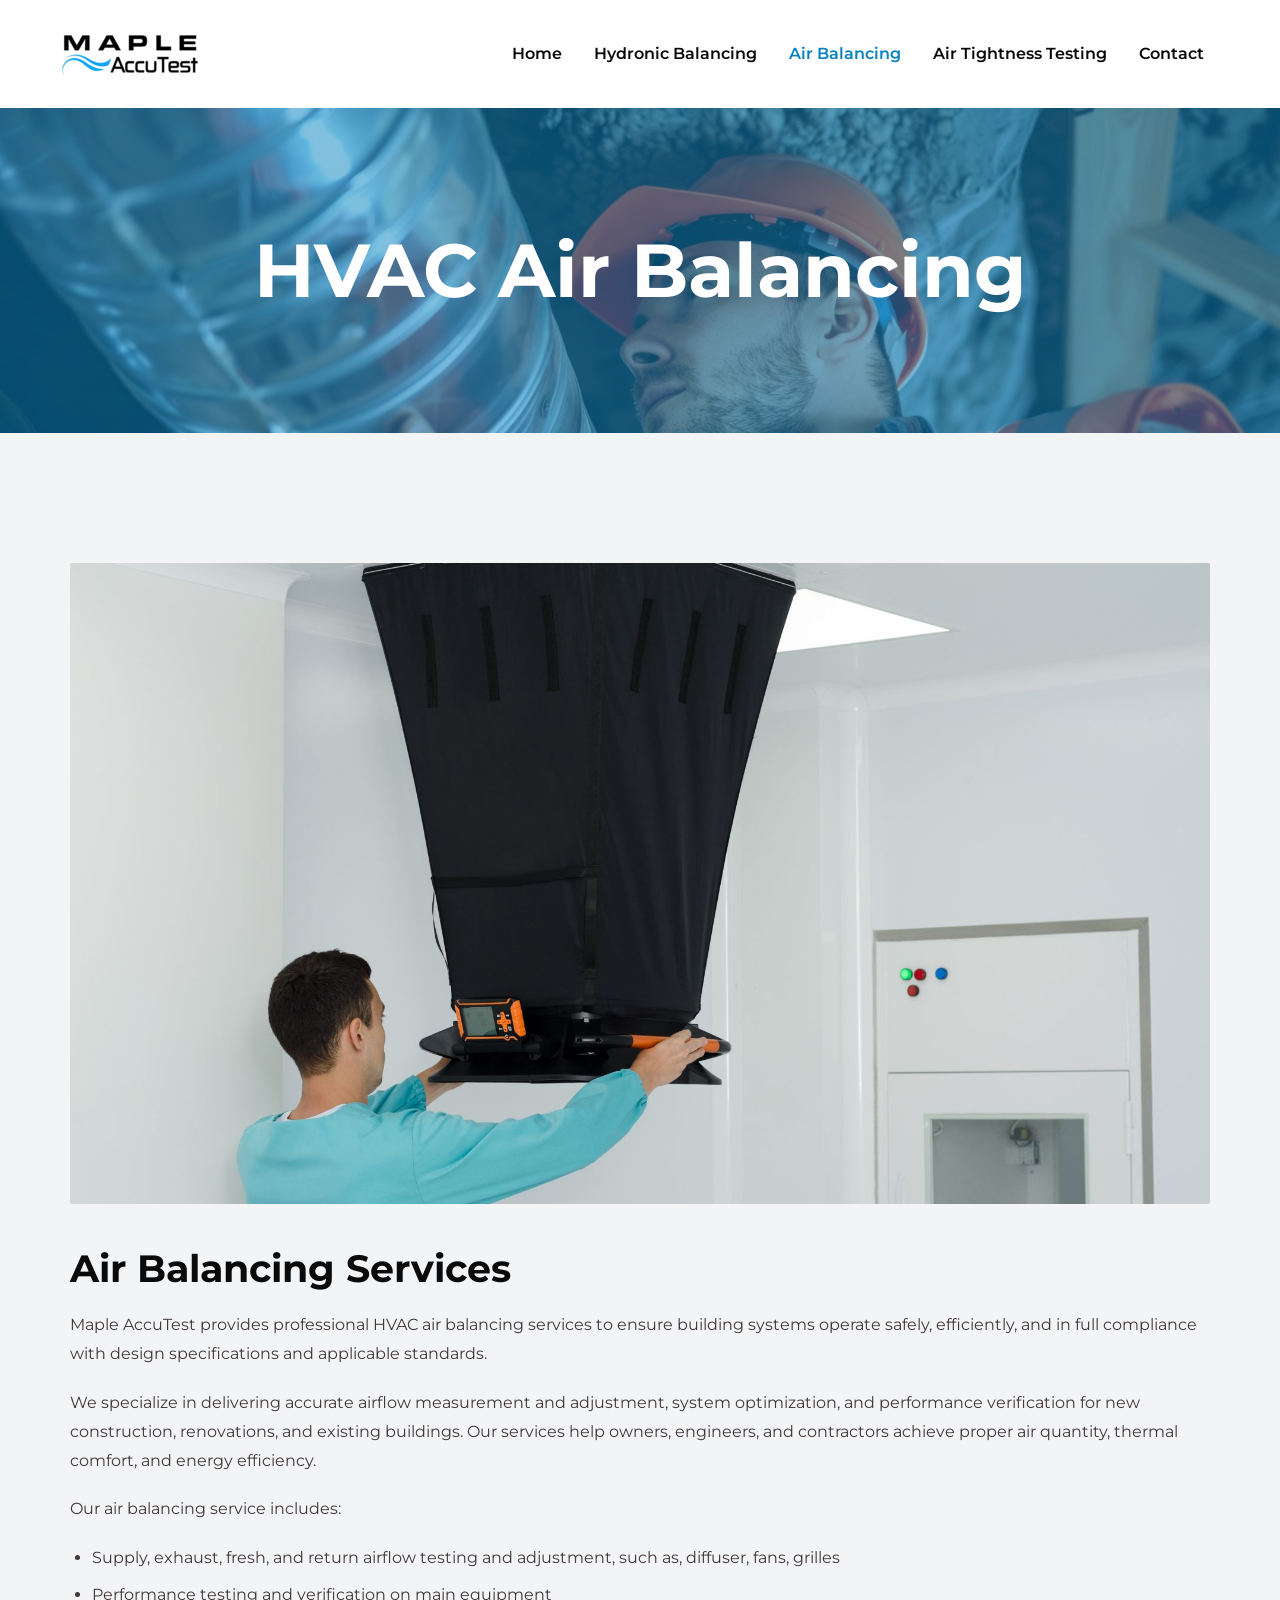
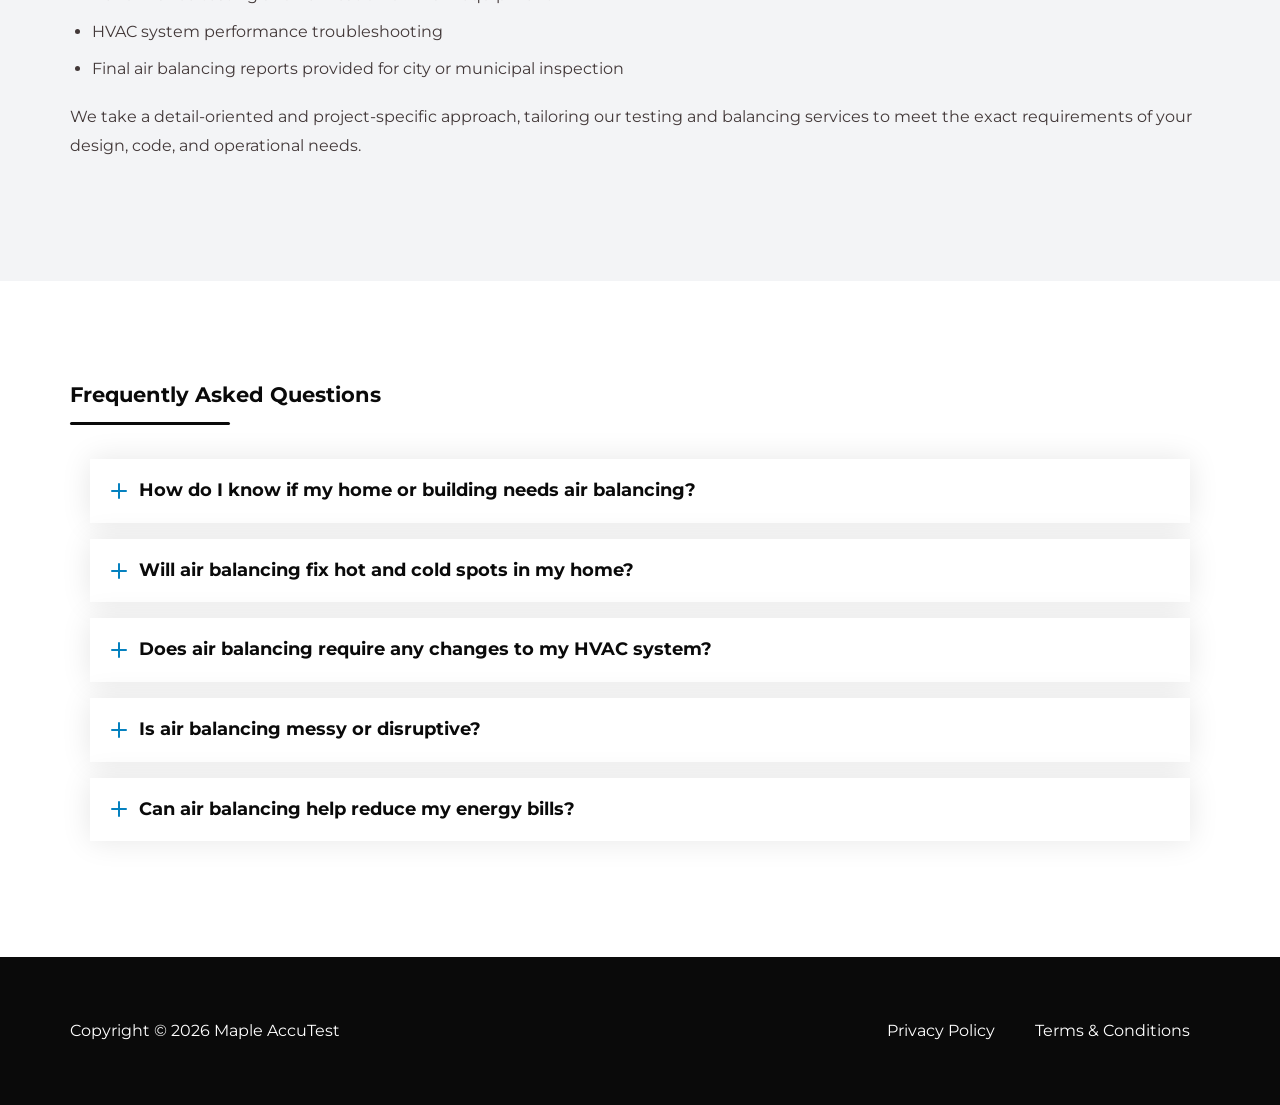
==== commit fe36d3ca: "Merge branch 'release_prod' into Dev" ====
--- a/air-balancing.html
+++ b/air-balancing.html
@@ -33,7 +33,7 @@
 
   <section class="page-banner">
     <div class="container page-banner__inner">
-      <h1>HVAC Commissioning & Air Balancing</h1>
+      <h1>HVAC Air Balancing</h1>
     </div>
   </section>
 
@@ -44,12 +44,12 @@
           <img src="images/air-balancing.jpg" alt="Technician performing HVAC air balancing measurements">
         </figure>
 
-        <h2>HVAC Commissioning and Air Balancing</h2>
-        <p>Maple AccuTest provides professional HVAC commissioning and air balancing services to ensure building systems operate safely, efficiently, and in full compliance with design specifications and applicable standards.</p>
+        <h2>Air Balancing Services</h2>
+        <p>Maple AccuTest provides professional HVAC air balancing services to ensure building systems operate safely, efficiently, and in full compliance with design specifications and applicable standards.</p>
         <p>We specialize in delivering accurate airflow measurement and adjustment, system optimization, and performance verification for new construction, renovations, and existing buildings. Our services help owners, engineers, and contractors achieve proper air quantity, thermal comfort, and energy efficiency.</p>
-        <p>Our commissioning and balancing service includes:</p>
+        <p>Our air balancing service includes:</p>
         <ul>
-          <li>Supply, exhaust, fresh, and return airflow testing and adjustment, such as diffuser, fans, grilles</li>
+          <li>Supply, exhaust, fresh, and return airflow testing and adjustment, such as, diffuser, fans, grilles</li>
           <li>Performance testing and verification on main equipment</li>
           <li>HVAC system performance troubleshooting</li>
           <li>Final air balancing reports provided for city or municipal inspection</li>
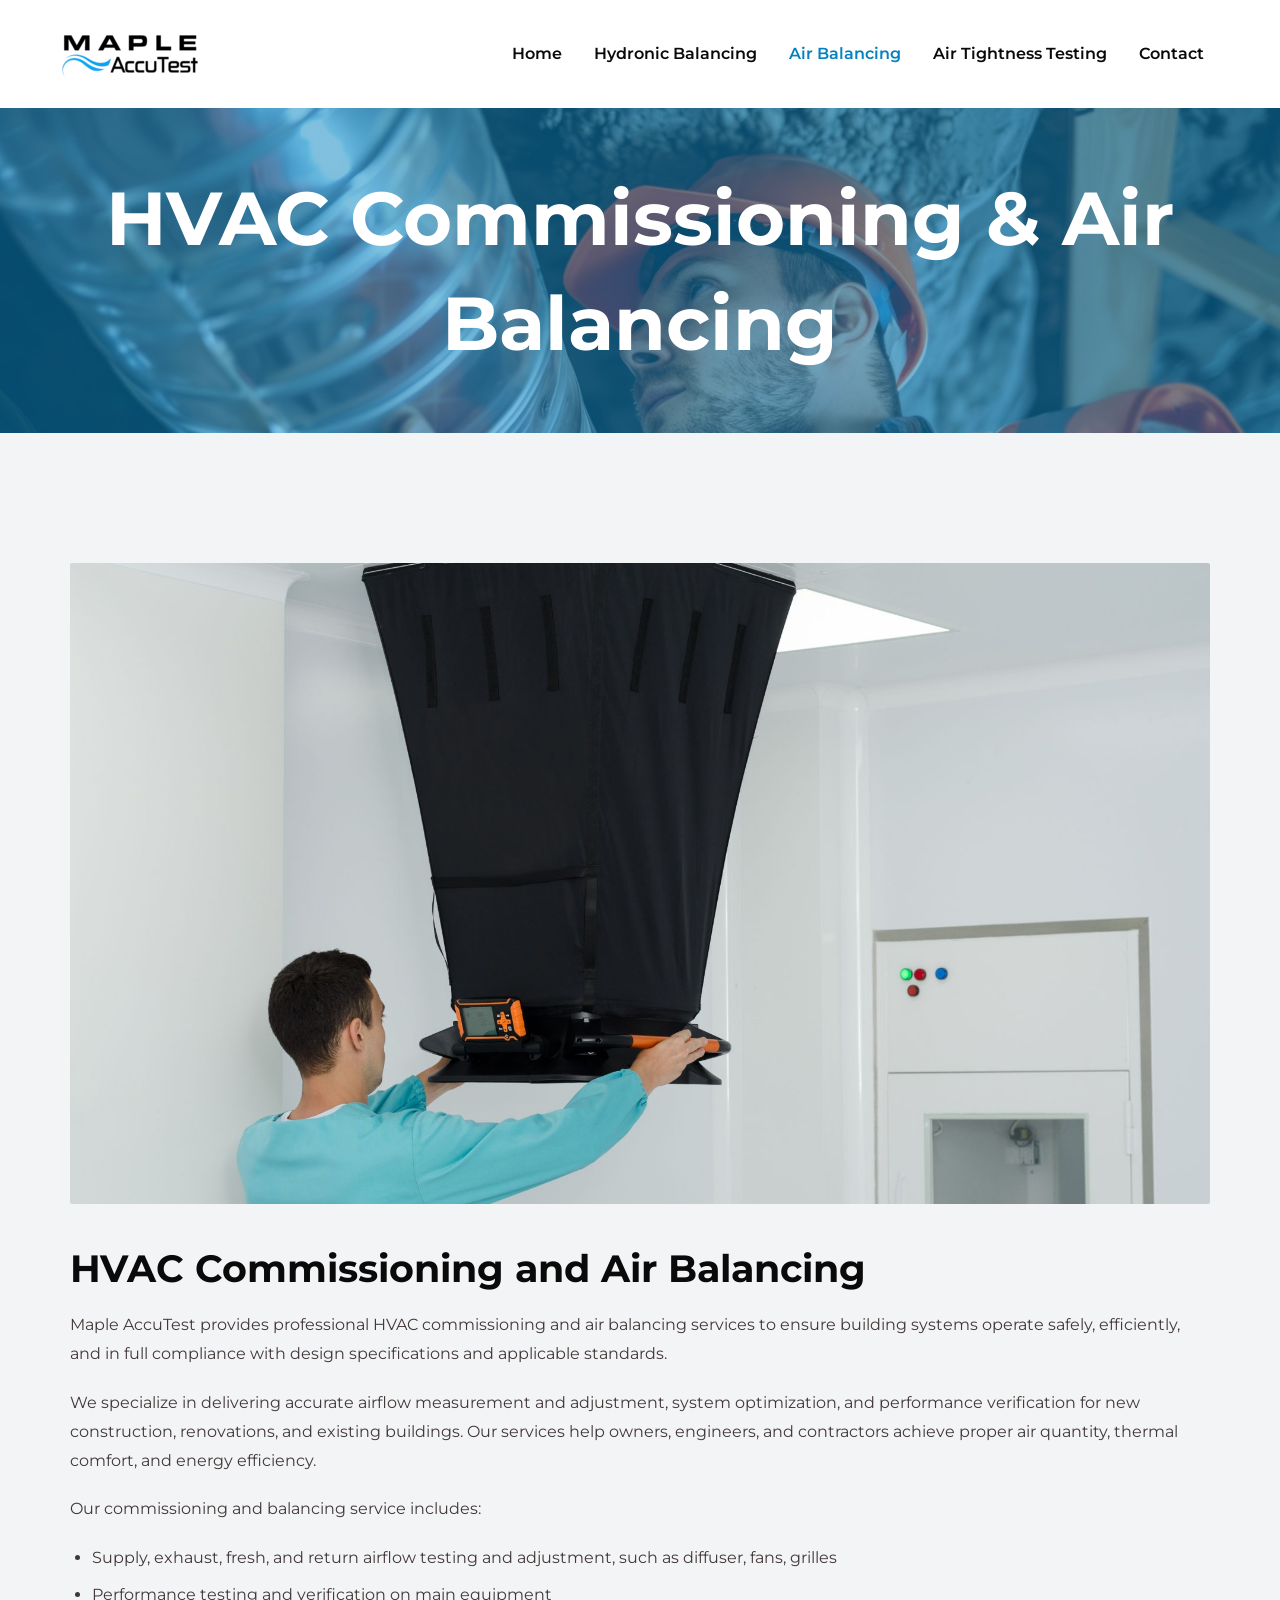
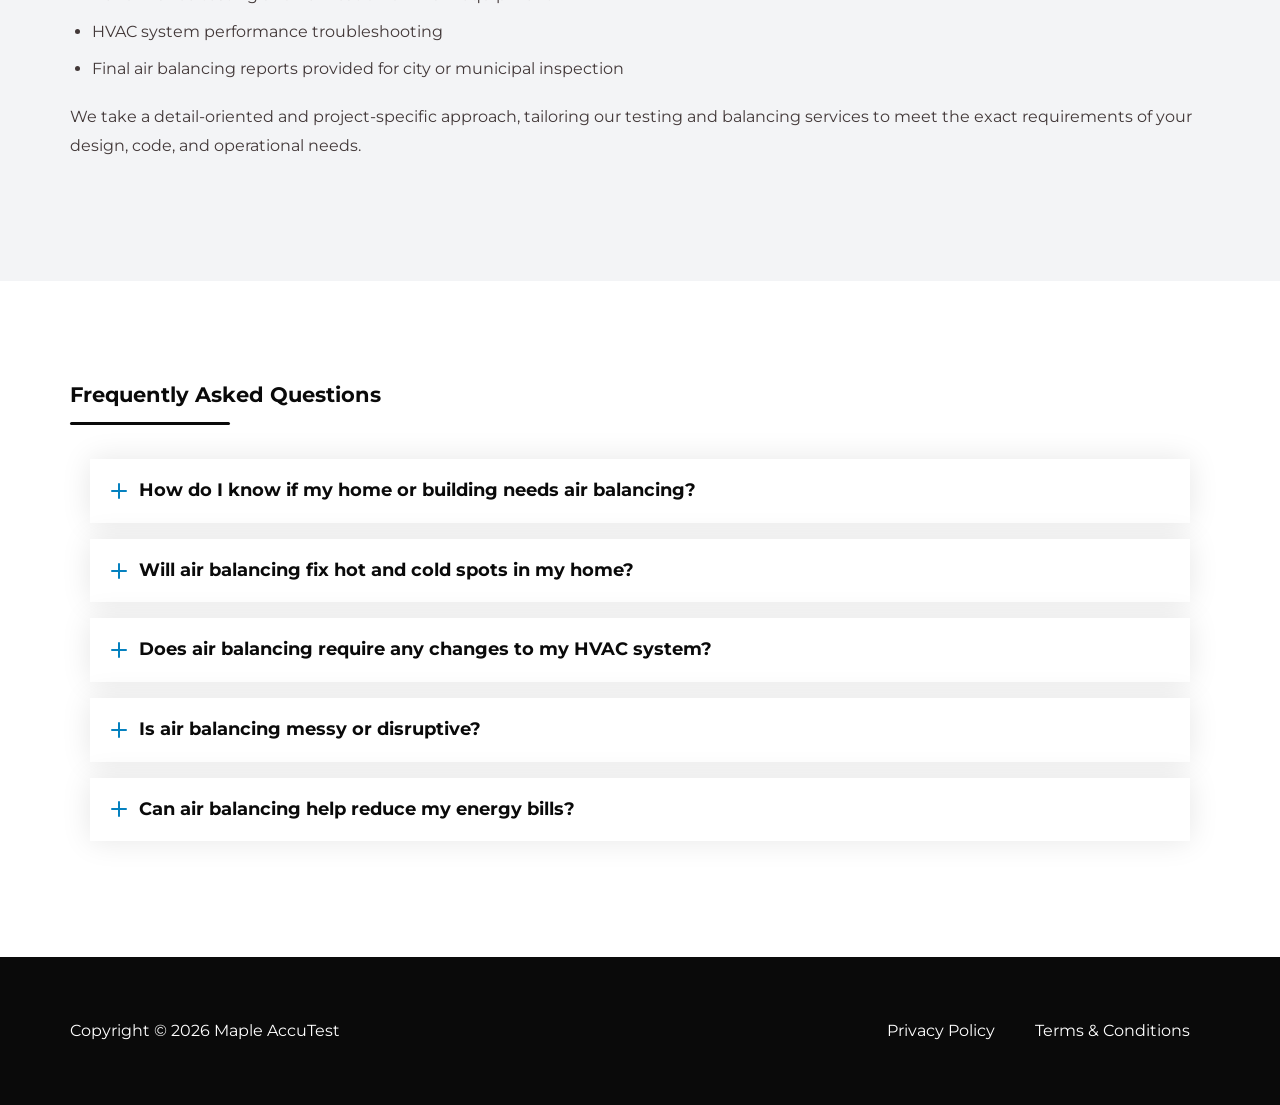
==== commit c8bf6c0d: "Revert "Merge branch 'release_prod' into Dev" This reverts commit fe36d3ca88959753f1504d8ae37da8c813" ====
--- a/air-balancing.html
+++ b/air-balancing.html
@@ -33,7 +33,7 @@
 
   <section class="page-banner">
     <div class="container page-banner__inner">
-      <h1>HVAC Air Balancing</h1>
+      <h1>HVAC Commissioning & Air Balancing</h1>
     </div>
   </section>
 
@@ -44,12 +44,12 @@
           <img src="images/air-balancing.jpg" alt="Technician performing HVAC air balancing measurements">
         </figure>
 
-        <h2>Air Balancing Services</h2>
-        <p>Maple AccuTest provides professional HVAC air balancing services to ensure building systems operate safely, efficiently, and in full compliance with design specifications and applicable standards.</p>
+        <h2>HVAC Commissioning and Air Balancing</h2>
+        <p>Maple AccuTest provides professional HVAC commissioning and air balancing services to ensure building systems operate safely, efficiently, and in full compliance with design specifications and applicable standards.</p>
         <p>We specialize in delivering accurate airflow measurement and adjustment, system optimization, and performance verification for new construction, renovations, and existing buildings. Our services help owners, engineers, and contractors achieve proper air quantity, thermal comfort, and energy efficiency.</p>
-        <p>Our air balancing service includes:</p>
+        <p>Our commissioning and balancing service includes:</p>
         <ul>
-          <li>Supply, exhaust, fresh, and return airflow testing and adjustment, such as, diffuser, fans, grilles</li>
+          <li>Supply, exhaust, fresh, and return airflow testing and adjustment, such as diffuser, fans, grilles</li>
           <li>Performance testing and verification on main equipment</li>
           <li>HVAC system performance troubleshooting</li>
           <li>Final air balancing reports provided for city or municipal inspection</li>
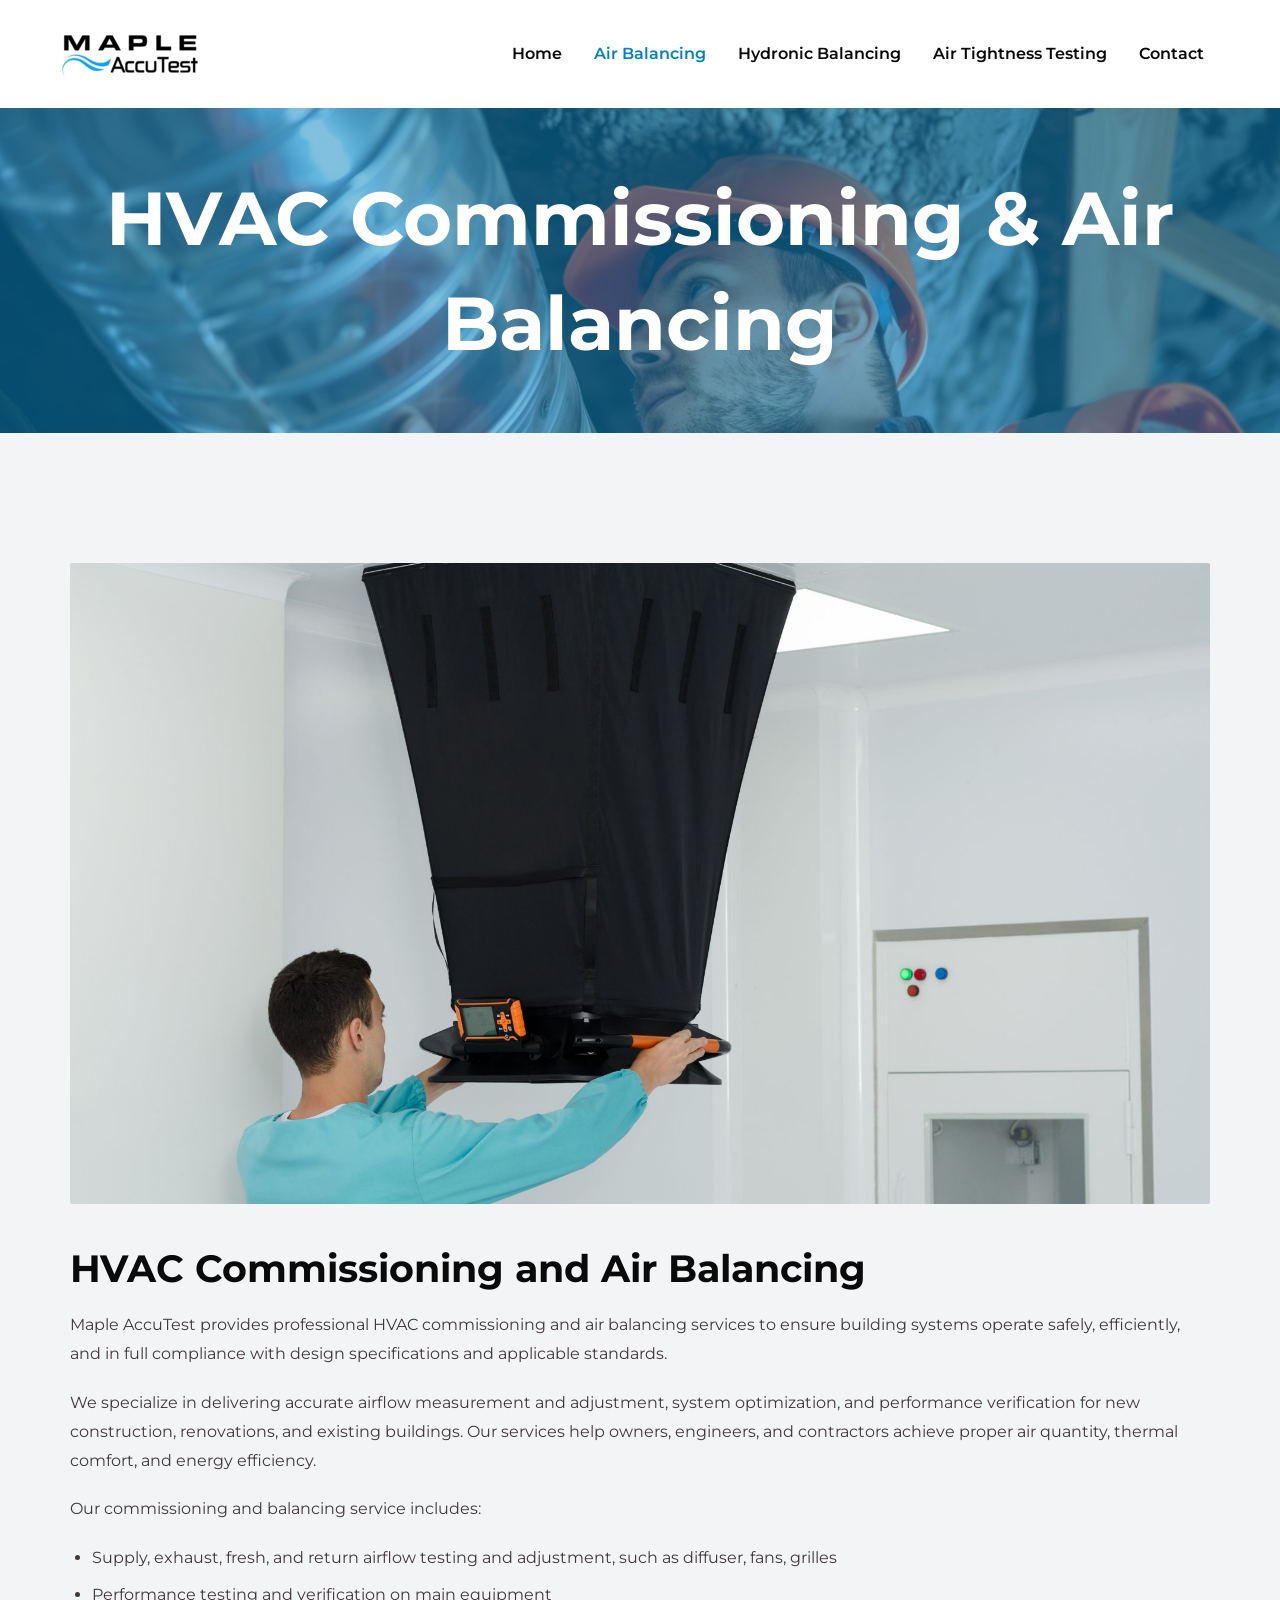
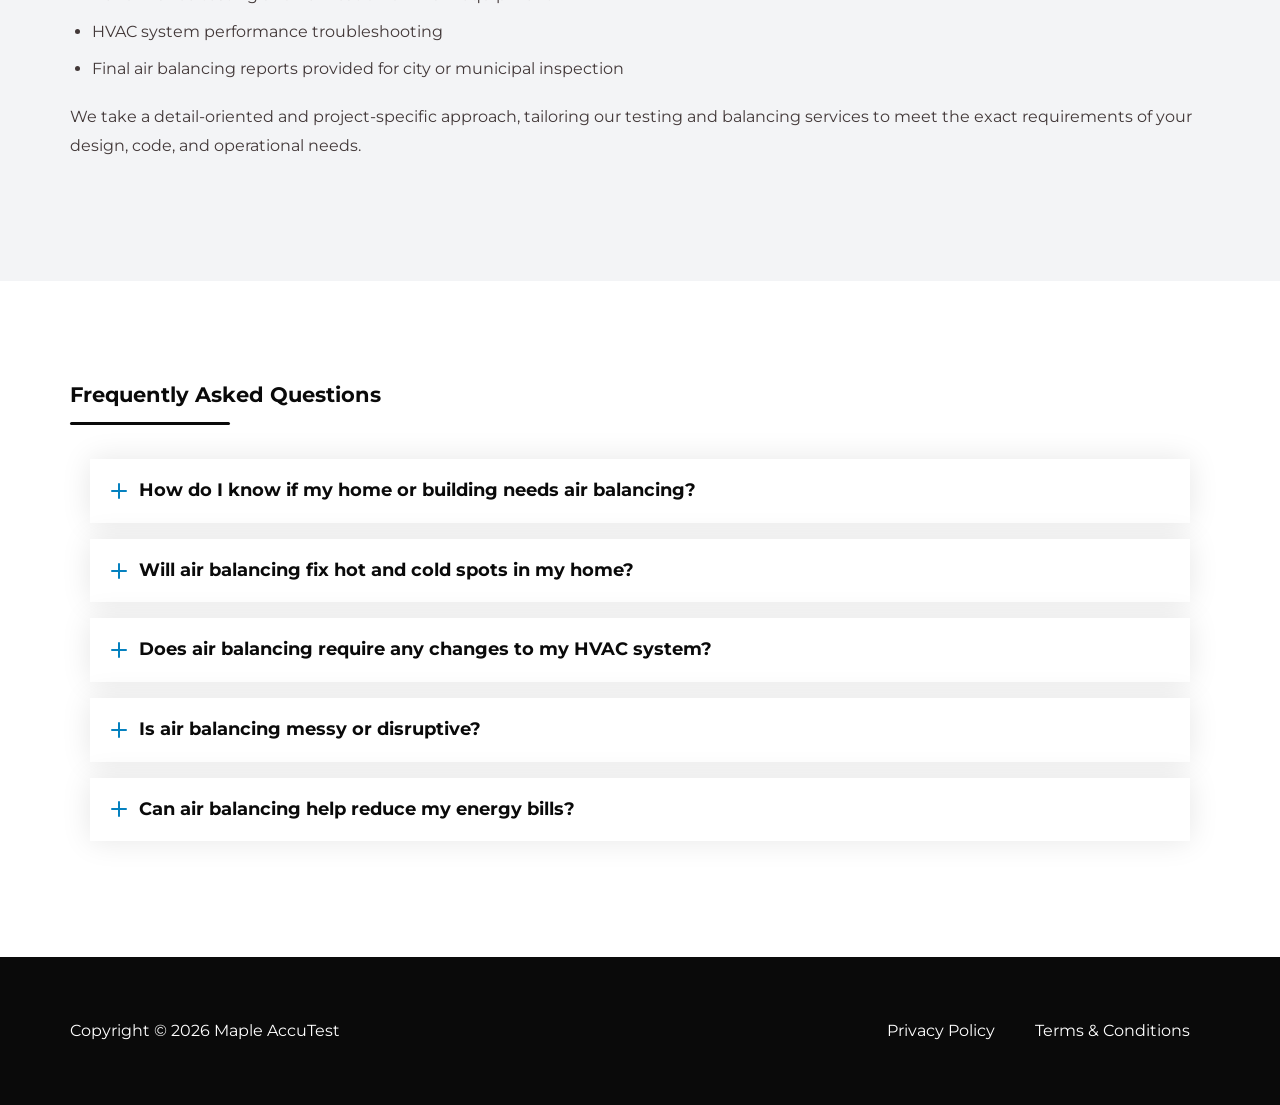
==== commit 28a9d672: "re-order the nav menu items" ====
--- a/air-balancing.html
+++ b/air-balancing.html
@@ -21,8 +21,8 @@
     </button>
     <nav class="main-nav" aria-label="Main navigation">
       <a href="index.html">Home</a>
+      <a href="air-balancing.html" class="is-active">Air Balancing</a>
       <a href="hydronic-balancing.html">Hydronic Balancing</a>
-      <a href="air-balancing.html" class="is-active">Air Balancing</a>
       <a href="air-tightness-testing.html">Air Tightness Testing</a>
       <a href="contact-us.html">Contact</a>
     </nav>
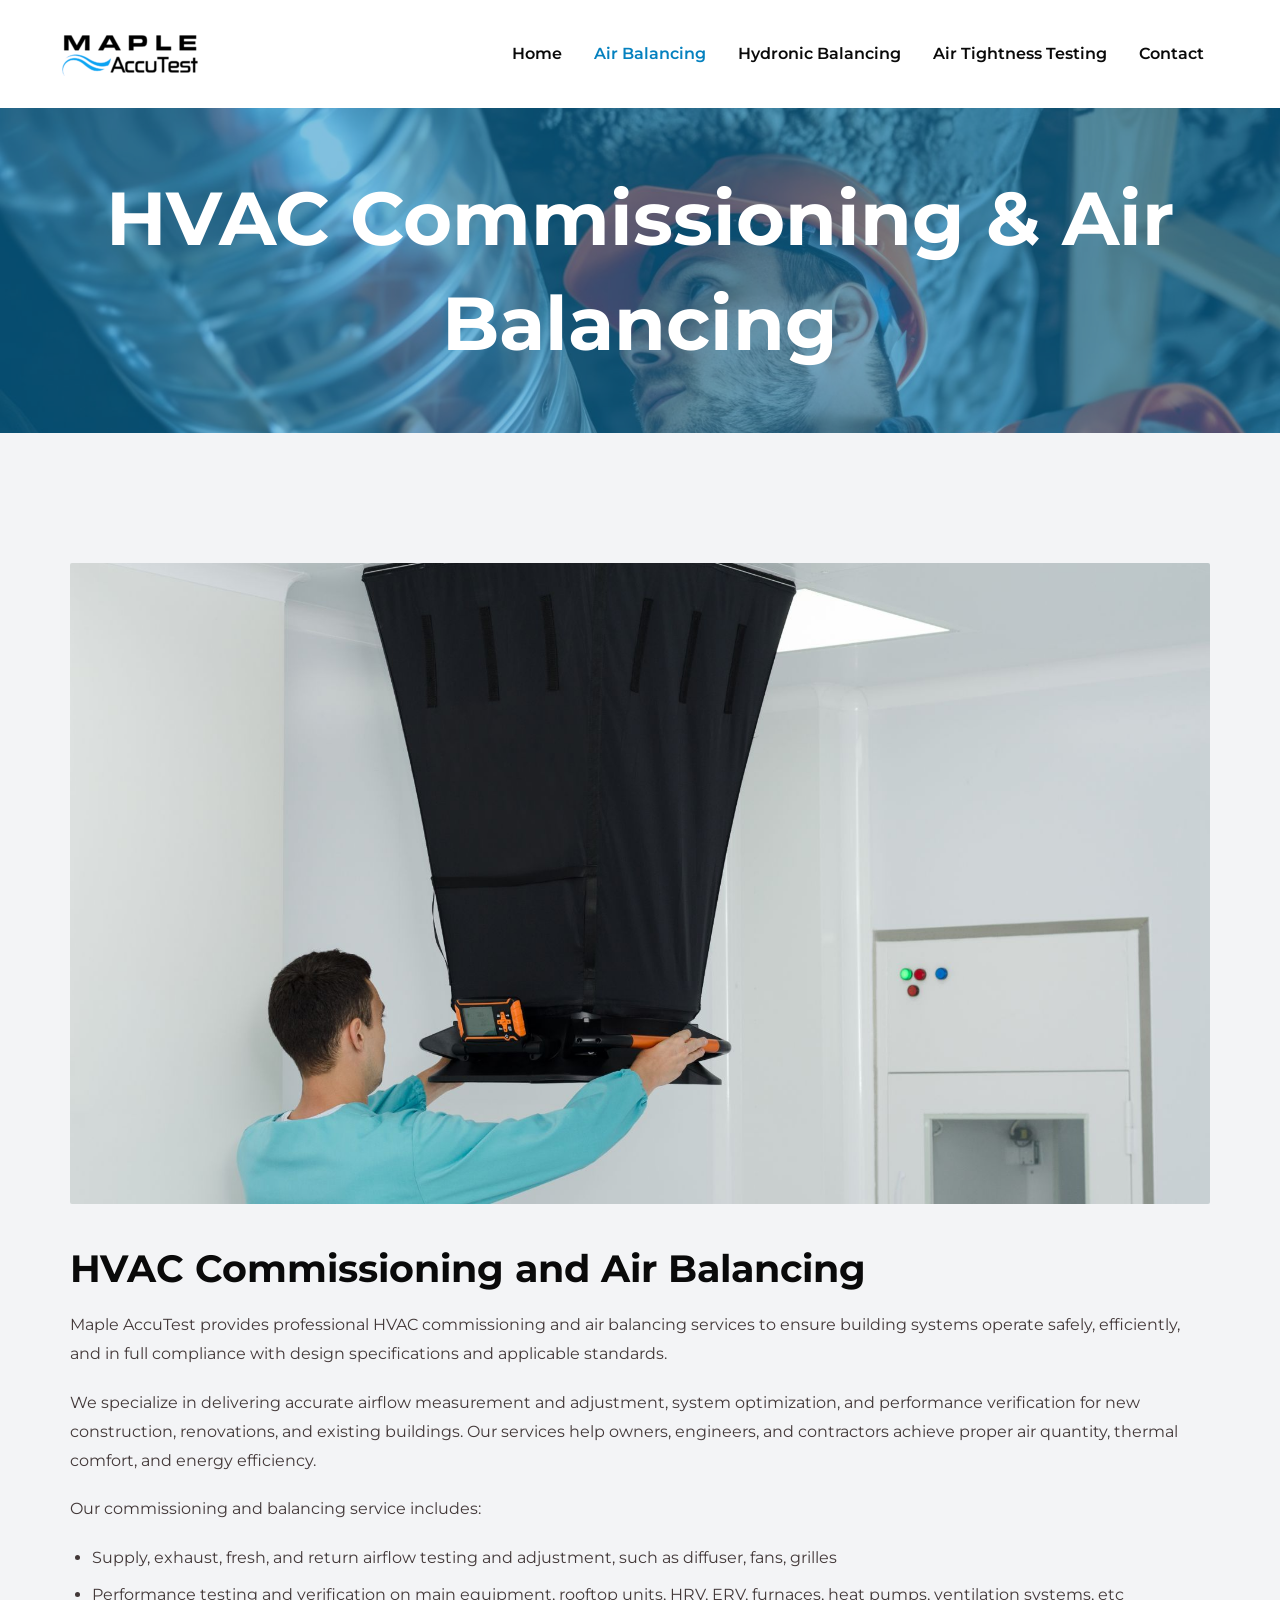
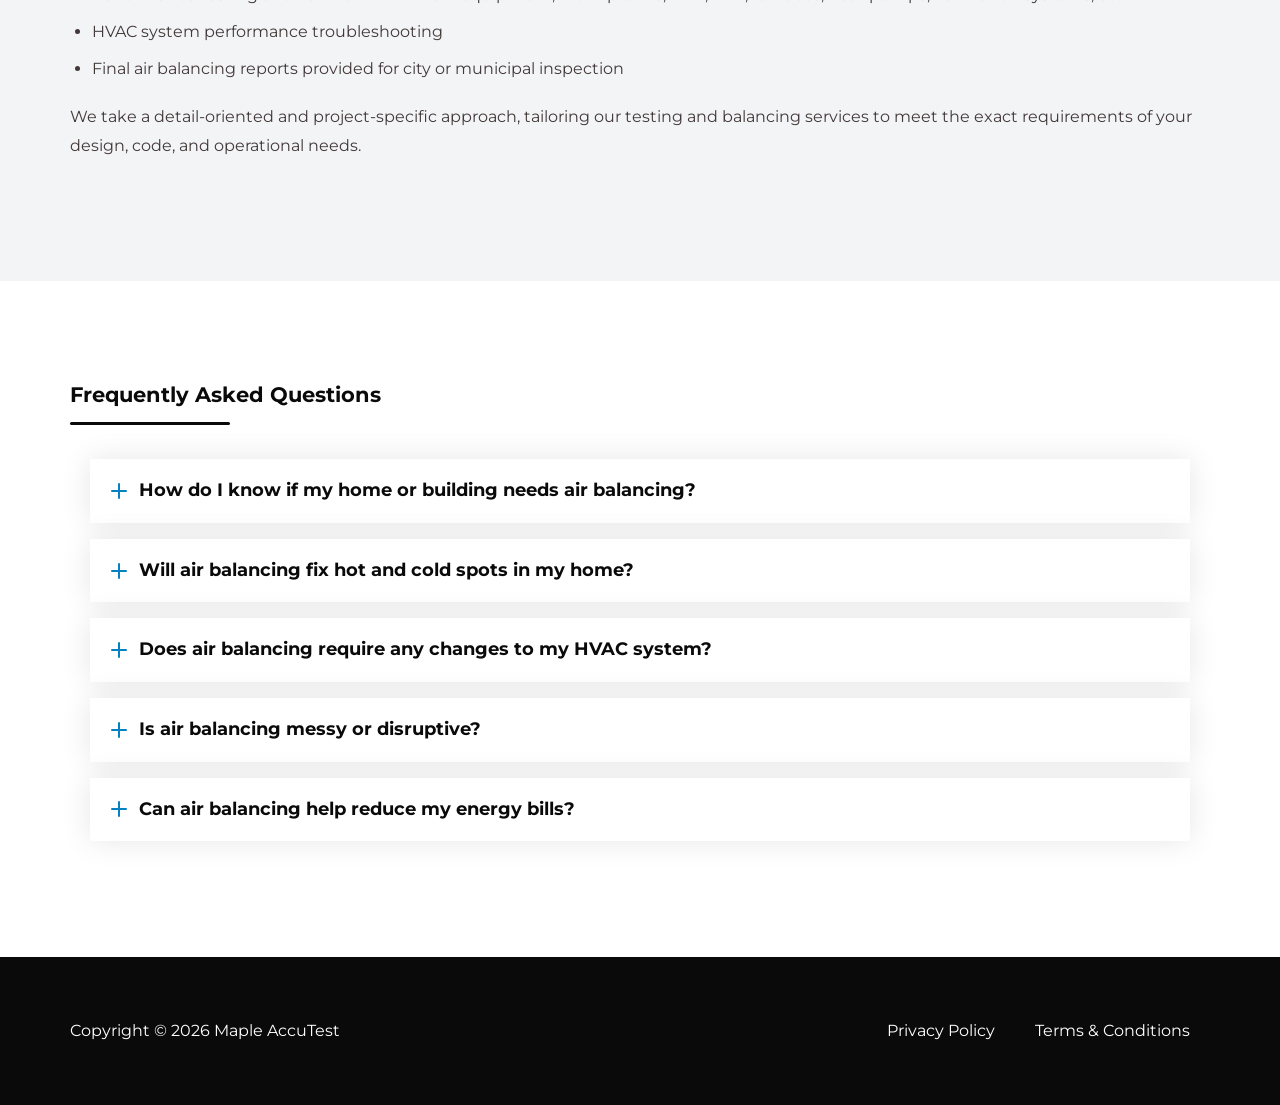
==== commit 47cd8cd4: "Update air-balancing.html" ====
--- a/air-balancing.html
+++ b/air-balancing.html
@@ -50,7 +50,7 @@
         <p>Our commissioning and balancing service includes:</p>
         <ul>
           <li>Supply, exhaust, fresh, and return airflow testing and adjustment, such as diffuser, fans, grilles</li>
-          <li>Performance testing and verification on main equipment</li>
+          <li>Performance testing and verification on main equipment, rooftop units, HRV, ERV, furnaces, heat pumps, ventilation systems, etc</li>
           <li>HVAC system performance troubleshooting</li>
           <li>Final air balancing reports provided for city or municipal inspection</li>
         </ul>
--- a/css/style.css
+++ b/css/style.css
@@ -145,7 +145,6 @@
    ========================================================= */
 .hero{
   position:relative;
-  background:url(../images/home-banner.jpg) 0 0/auto auto repeat;
   min-height:760px;
   overflow:hidden;
 }
@@ -155,9 +154,12 @@
 }
 .hero__panel::before{
   content:"";position:absolute;inset:0;
-  background-image:linear-gradient(180deg,rgba(114,114,114,.16) 0%,rgba(47,95,140,.36) 100%);
-}
-.hero__banner{display:none}
+  background-image:linear-gradient(180deg,rgba(70, 8, 8, 0.16) 0%,rgba(47,95,140,.36) 100%);
+}
+.hero__banner{
+  position:absolute;left:49.8%;top:0;width:50%;height:100%;
+  background:url(../images/home-banner.jpg) 50% 0%/cover no-repeat;
+}
 .hero__body{
   position:relative;z-index:2;
   margin-left:50%;
@@ -338,12 +340,11 @@
     order:1;margin-left:0;min-height:0;
     padding:35px 30px 40px
   }
+  .hero__panel{
+    order:2;position:static;width:100%;height:300px
+  }
   .hero__banner{
-    order:2;display:block;height:280px;
-    background:url(../images/home-banner.jpg) 50% 50%/cover no-repeat;
-  }
-  .hero__panel{
-    order:3;position:static;width:100%;height:300px
+    order:3;position:static;width:100%;height:300px;
   }
   .hero h1{font-size:38px;line-height:1.3}
   .hero__card h3{font-size:22px}
